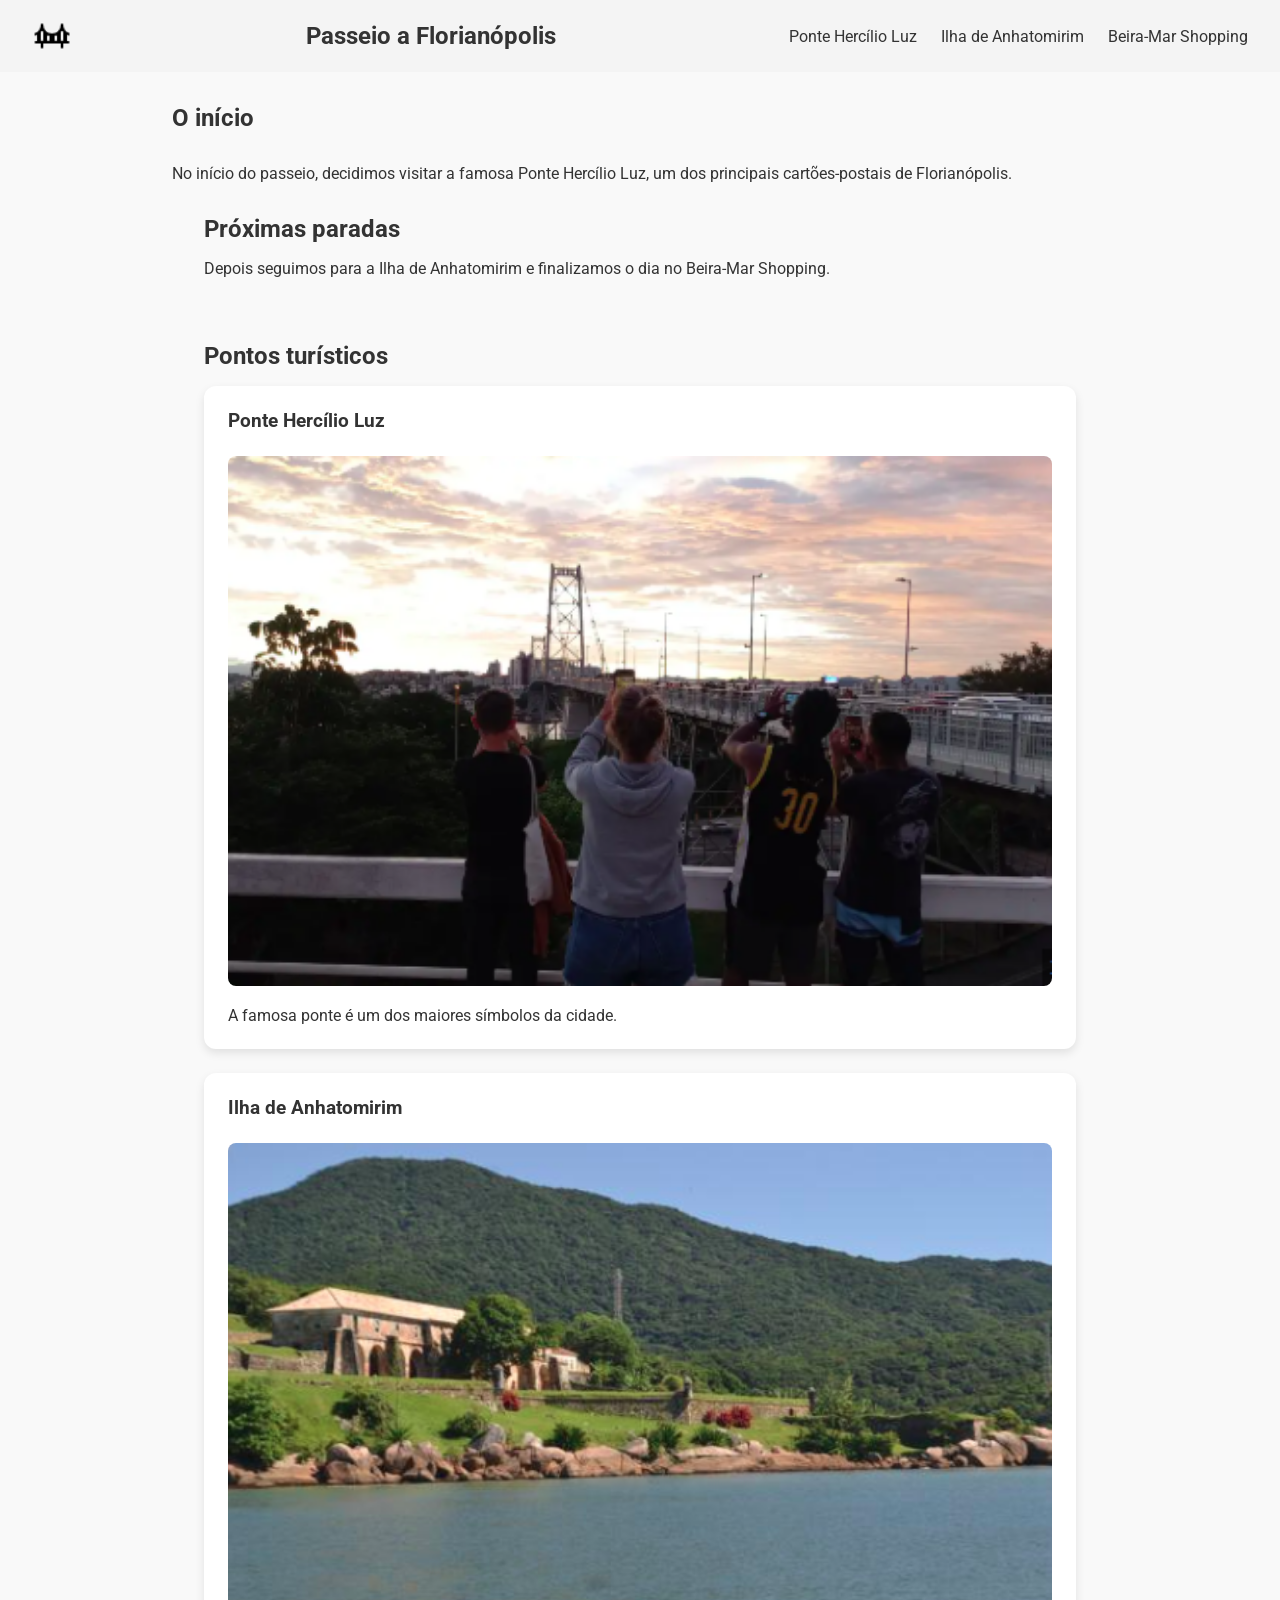
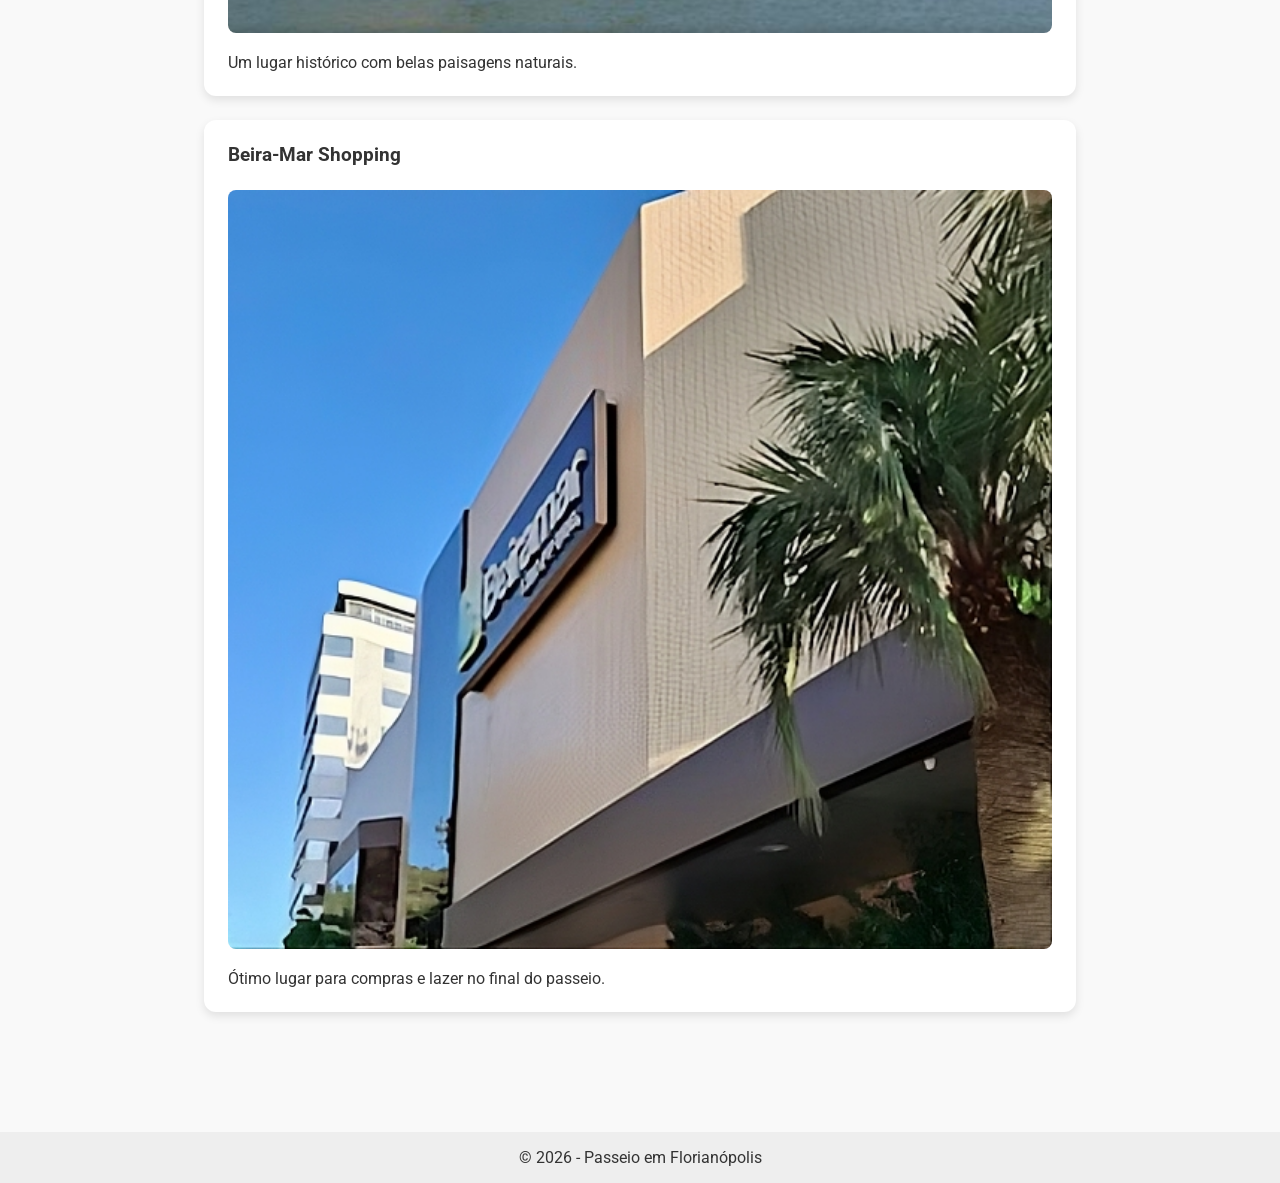
==== main.html @ a9c9cc18 "passeiofloripa" ====
<!DOCTYPE html>
<html lang="pt-BR">
<head>
    <meta charset="UTF-8">
    <meta name="viewport" content="width=device-width, initial-scale=1.0">
    <title>Passeio a Florianópolis</title>

    <link rel="stylesheet" href="style.css">

    <!-- Fonte -->
    <link href="https://fonts.googleapis.com/css2?family=Roboto:wght@300;400;700&display=swap" rel="stylesheet">
</head>
<body>

<header>
    <nav class="navegacao">
        <img src="/images/bridge-fill.png" alt="Logo ponte">

        <h1>Passeio a Florianópolis</h1>

        <ul>
            <li ><a href="#ponte">Ponte Hercílio Luz</a></li>
            <li > <a href="#ilha">Ilha de Anhatomirim</a></li>
            <li ><a href="#shopping">Beira-Mar Shopping</a></li>
        </ul>
    </nav>
</header>

<main>

    <div class="container" >
        <h2>O início</h2>

        <div class="imagens">
            <img src="https://via.placeholder.com/150" alt="">
            <img src="https://via.placeholder.com/150" alt="">
            <img src="https://via.placeholder.com/150" alt="">
            <img src="https://via.placeholder.com/150" alt="">
        </div>

        <p>
            No início do passeio, decidimos visitar a famosa Ponte Hercílio Luz,
            um dos principais cartões-postais de Florianópolis.
        </p>
    </section>

    <section class="container">
        <h2>Próximas paradas</h2>
        <p>
            Depois seguimos para a Ilha de Anhatomirim e finalizamos o dia
            no Beira-Mar Shopping.
        </p>
    </section>


   
    <section class="container">

    <h2>Pontos turísticos</h2>
     <section id="ponte">

    <div class="card">

        <h3>Ponte Hercílio Luz</h3>
        <img src="/images/Captura de tela de 2026-04-04 16-54-25.png" alt="Imagem da Ponte Hercílio Luz em Florianópolis">
        <p>
            A famosa ponte é um dos maiores símbolos da cidade.
        </p>

    </div>
    </section>

    <section id="ilha">

    <div class="card" id="ilha">

        <h3>Ilha de Anhatomirim</h3>
        <img src="/images/Captura de tela de 2026-04-04 16-41-03.png" alt="Imagem da Ilha de Anhatomirim com paisagem e mar">
        <p>
            Um lugar histórico com belas paisagens naturais.
        </p>

    </div>
    </section>

    <section id="shopping">
    <div class="card">

        <h3>Beira-Mar Shopping</h3>
        <img src="/images/upscalemedia-transformed.png" alt="Imagem do Beira-Mar Shopping em Florianópolis">
        <p>
            Ótimo lugar para compras e lazer no final do passeio.
        </p>

    </div>
    </section>

</div>


</main>

<footer>
    <p>© 2026 - Passeio em Florianópolis</p>
</footer>

</body>
</html>
---- style.css ----
* {
    margin: 0;
    padding: 0;
    box-sizing: border-box;
}

html {
    scroll-behavior: smooth;
}

body {
    font-family: "Roboto", sans-serif;
    background: #f9f9f9;
    color: #333;
}

/* HEADER */
.navegacao {
    display: flex;
    align-items: center;
    justify-content: space-between;
    padding: 1rem 2rem; 
    background: #f4f4f4;
}

/* Logo */
.navegacao img {
    width: 2.5rem; /* 40px → 2.5rem */
    transition: transform 0.3s;
}

.navegacao img:hover {
    transform: scale(1.2);
}

/* Título */
h1 {
    font-size: 1.5rem; 
}

/* Menu */
ul {
    display: flex;
    gap: 1.5rem; 
}

li {
    list-style: none;
    cursor: pointer;
    transition: transform 0.3s, color 0.3s;
}

li:hover {
    transform: scale(1.1);
    color: #0077cc;
}


li a {
    text-decoration: none;
    color: inherit;
}

li a:hover {
    color: #0077cc;
}

/* CONTEÚDO */
.container {
    padding: 2rem;
    max-width: 62.5rem; /* 1000px → 62.5rem */
    margin: auto;
}

h2 {
    margin-bottom: 1rem;
}

/* IMAGENS */
.imagens {
    display: grid;
    grid-template-columns: repeat(auto-fit, minmax(9.375rem, 1fr)); /* 150px → 9.375rem */
    gap: 1rem;
    margin-bottom: 1rem;
}

.imagens img {
    width: 100%;
    border-radius: 0.625rem; /* 10px → 0.625rem */
    transition: transform 0.3s;
}

.imagens img:hover {
    transform: scale(1.05);
}

/* FOOTER */
footer {
    text-align: center;
    padding: 1rem;
    background: #eee;
    margin-top: 2rem;
}

.card {
    background: white;
    padding: 1.5rem;
    margin-bottom: 1.5rem;
    border-radius: 0.75rem;
    box-shadow: 0 0.25rem 0.625rem rgba(0,0,0,0.1);
    transition: transform 0.3s;
}

.card:hover {
    transform: translateY(-0.3rem);
}

.card img {
    width: 100%;
    border-radius: 0.5rem;
    margin: 1rem 0;
}

.card h3 {
    margin-bottom: 0.5rem;
}
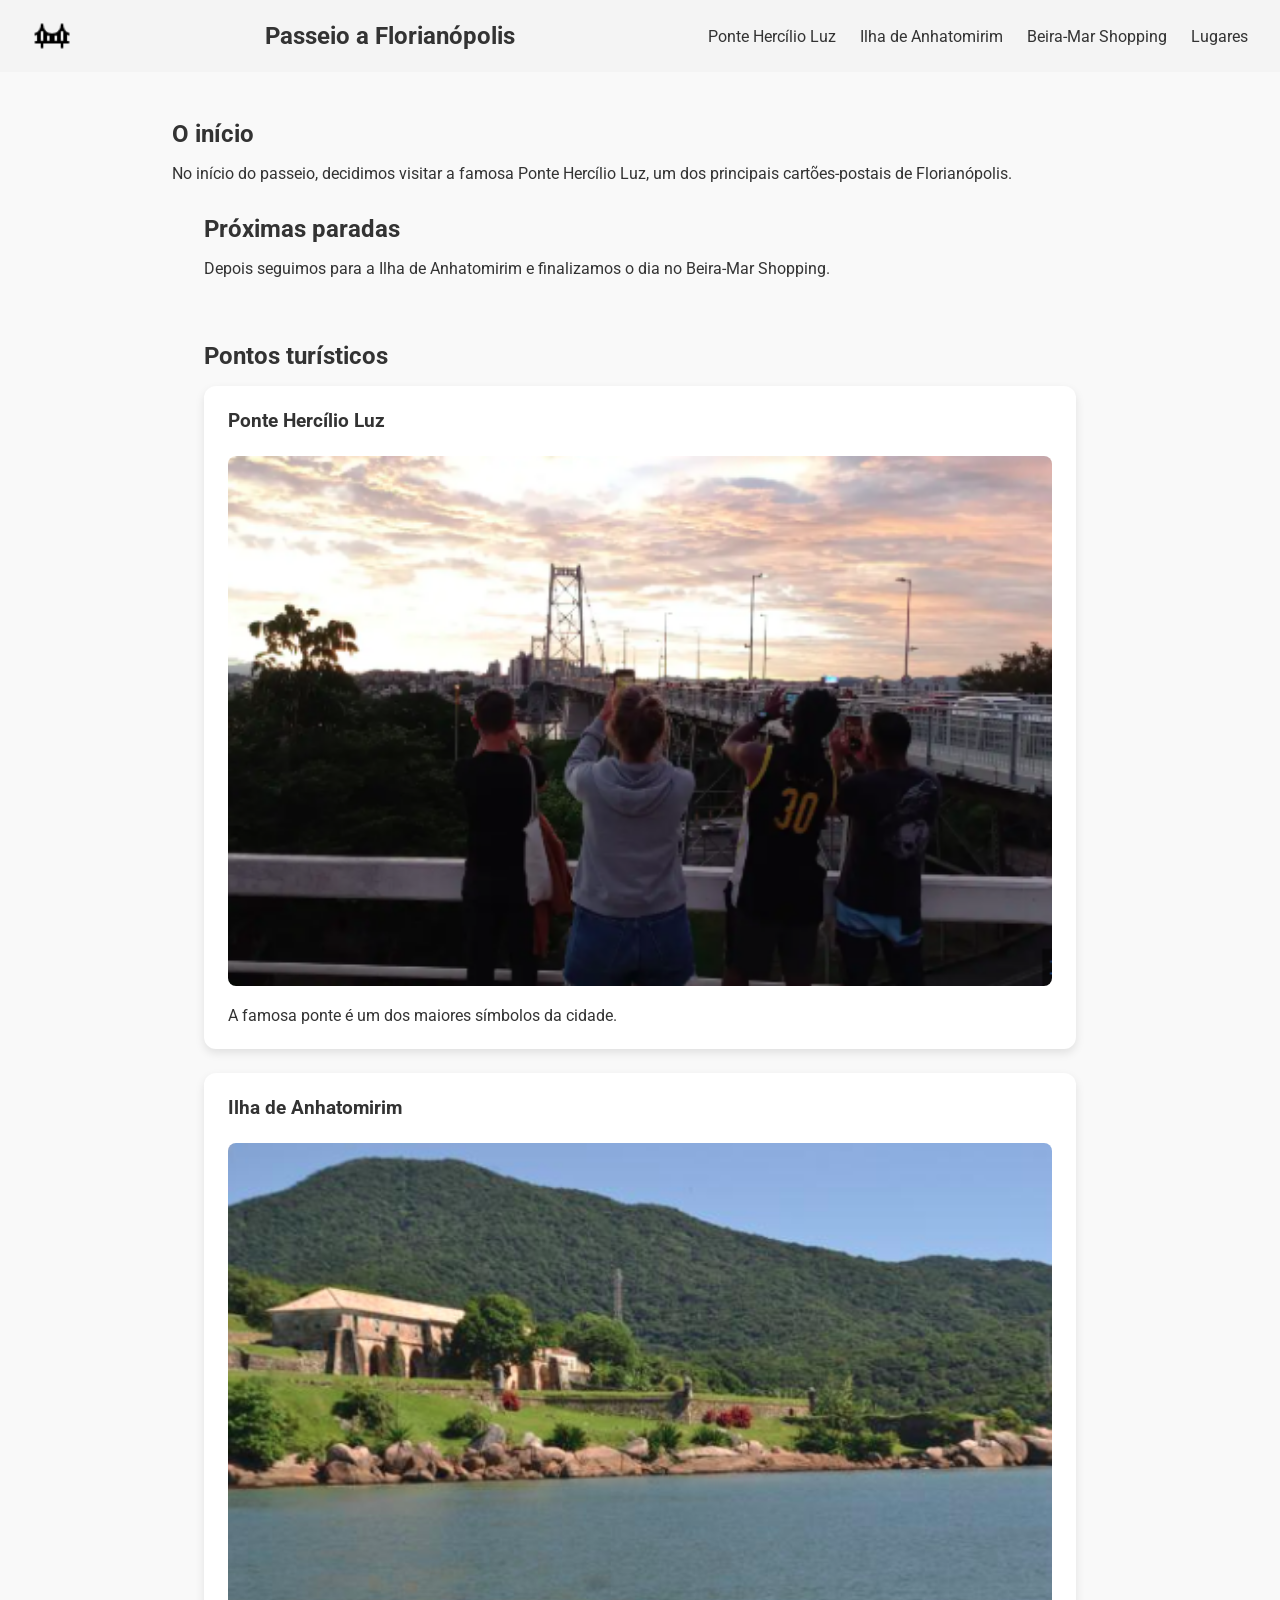
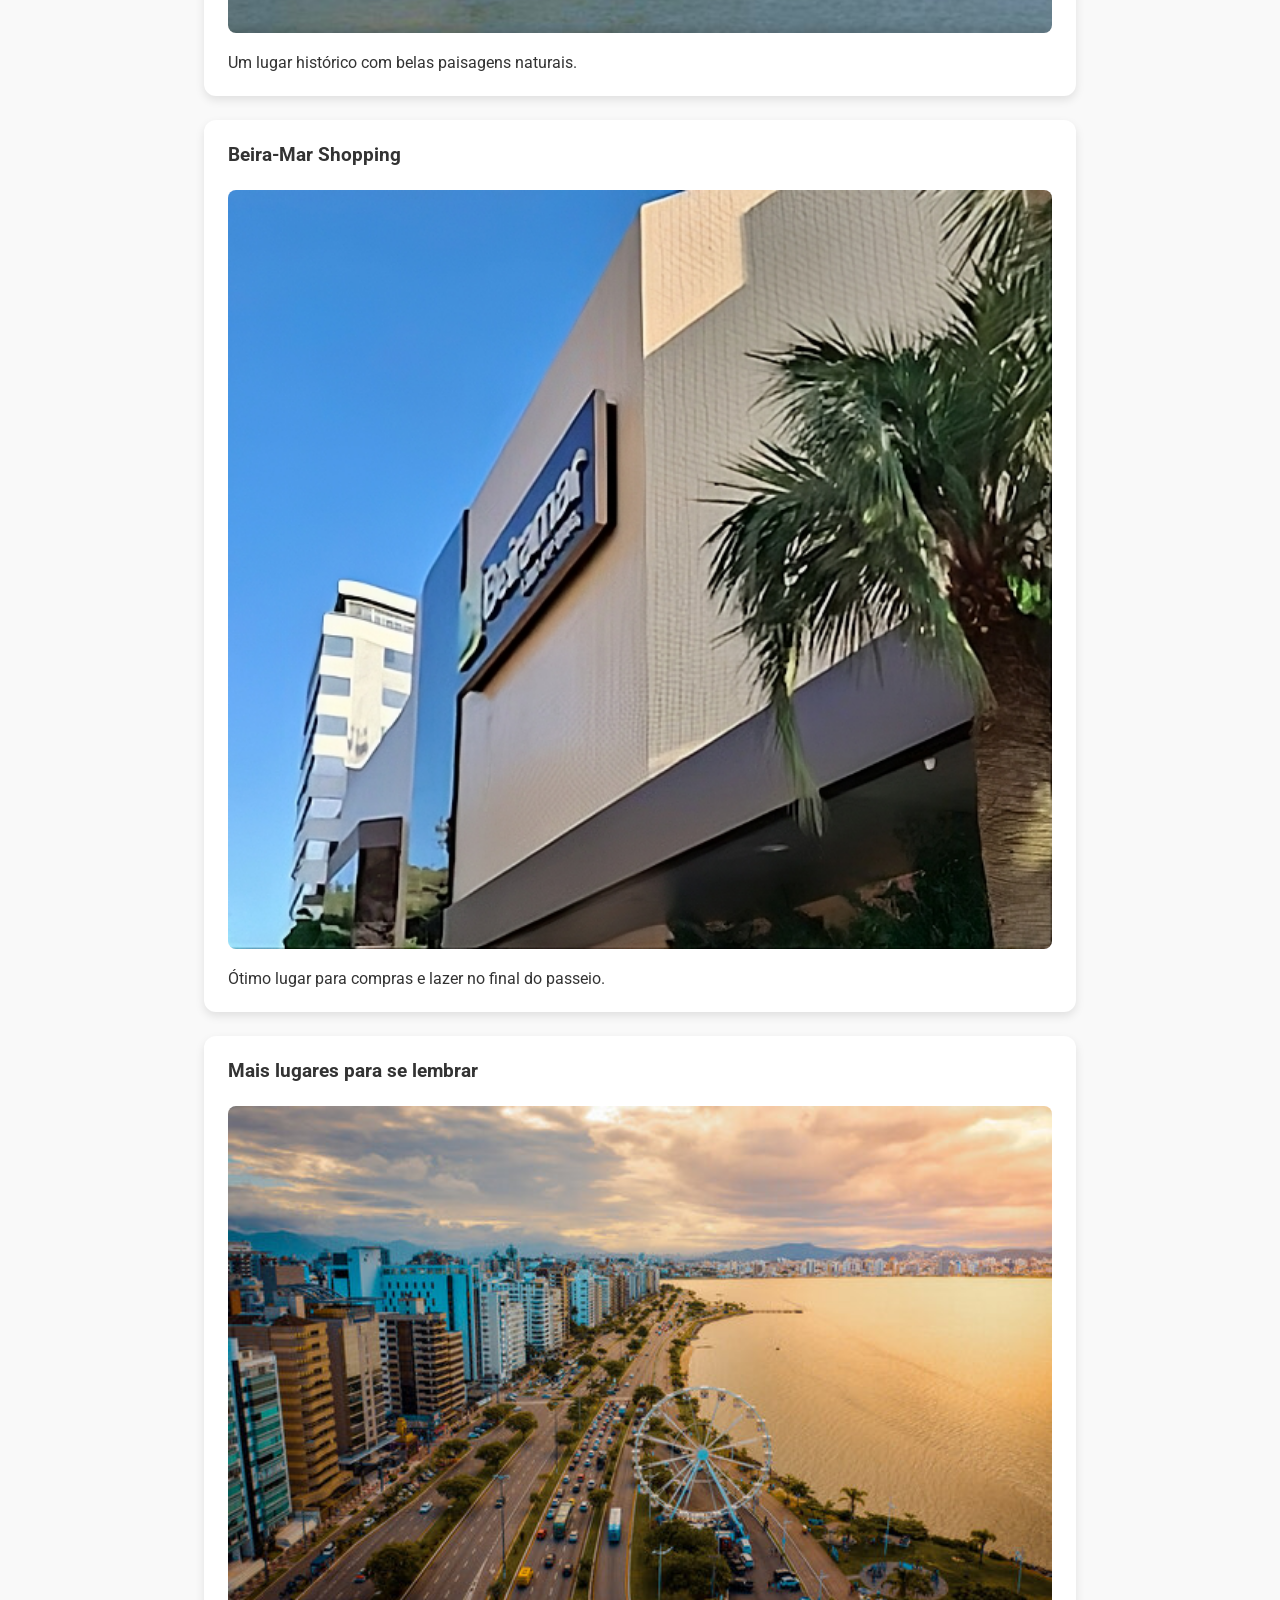
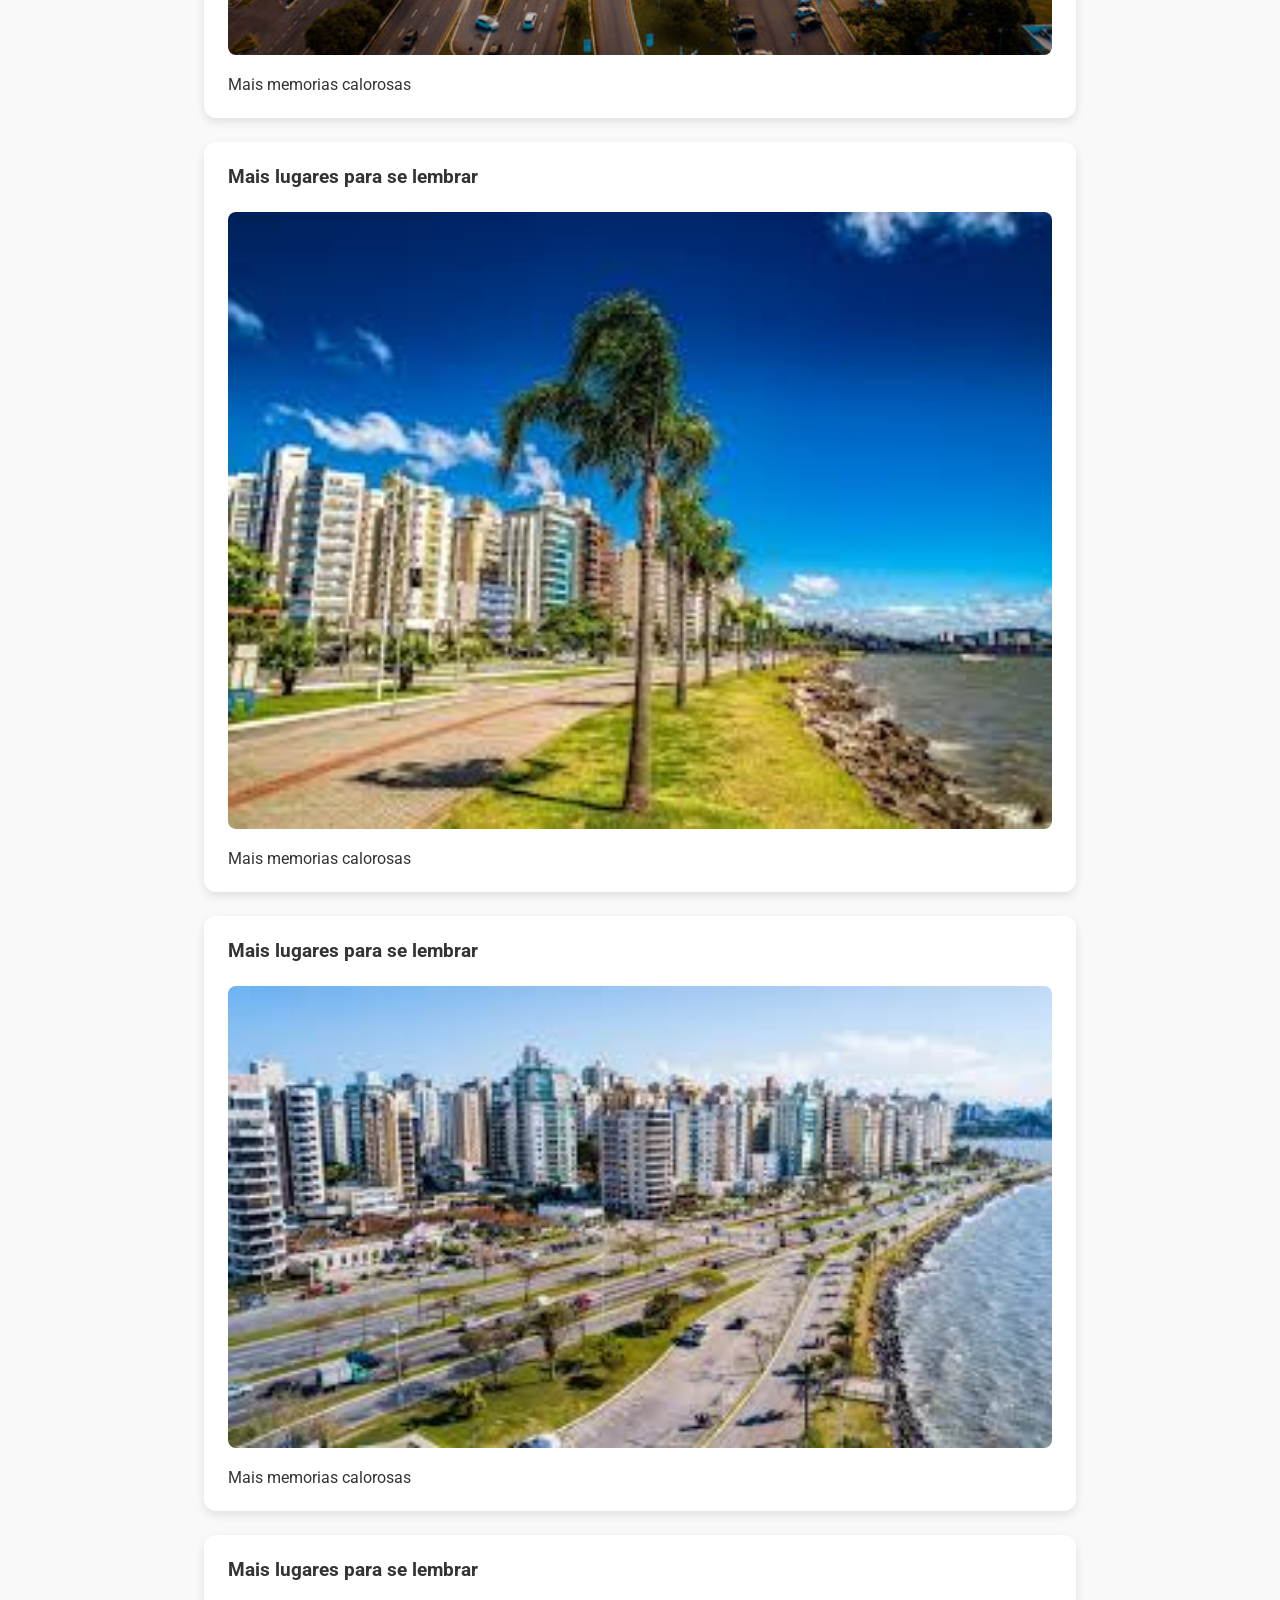
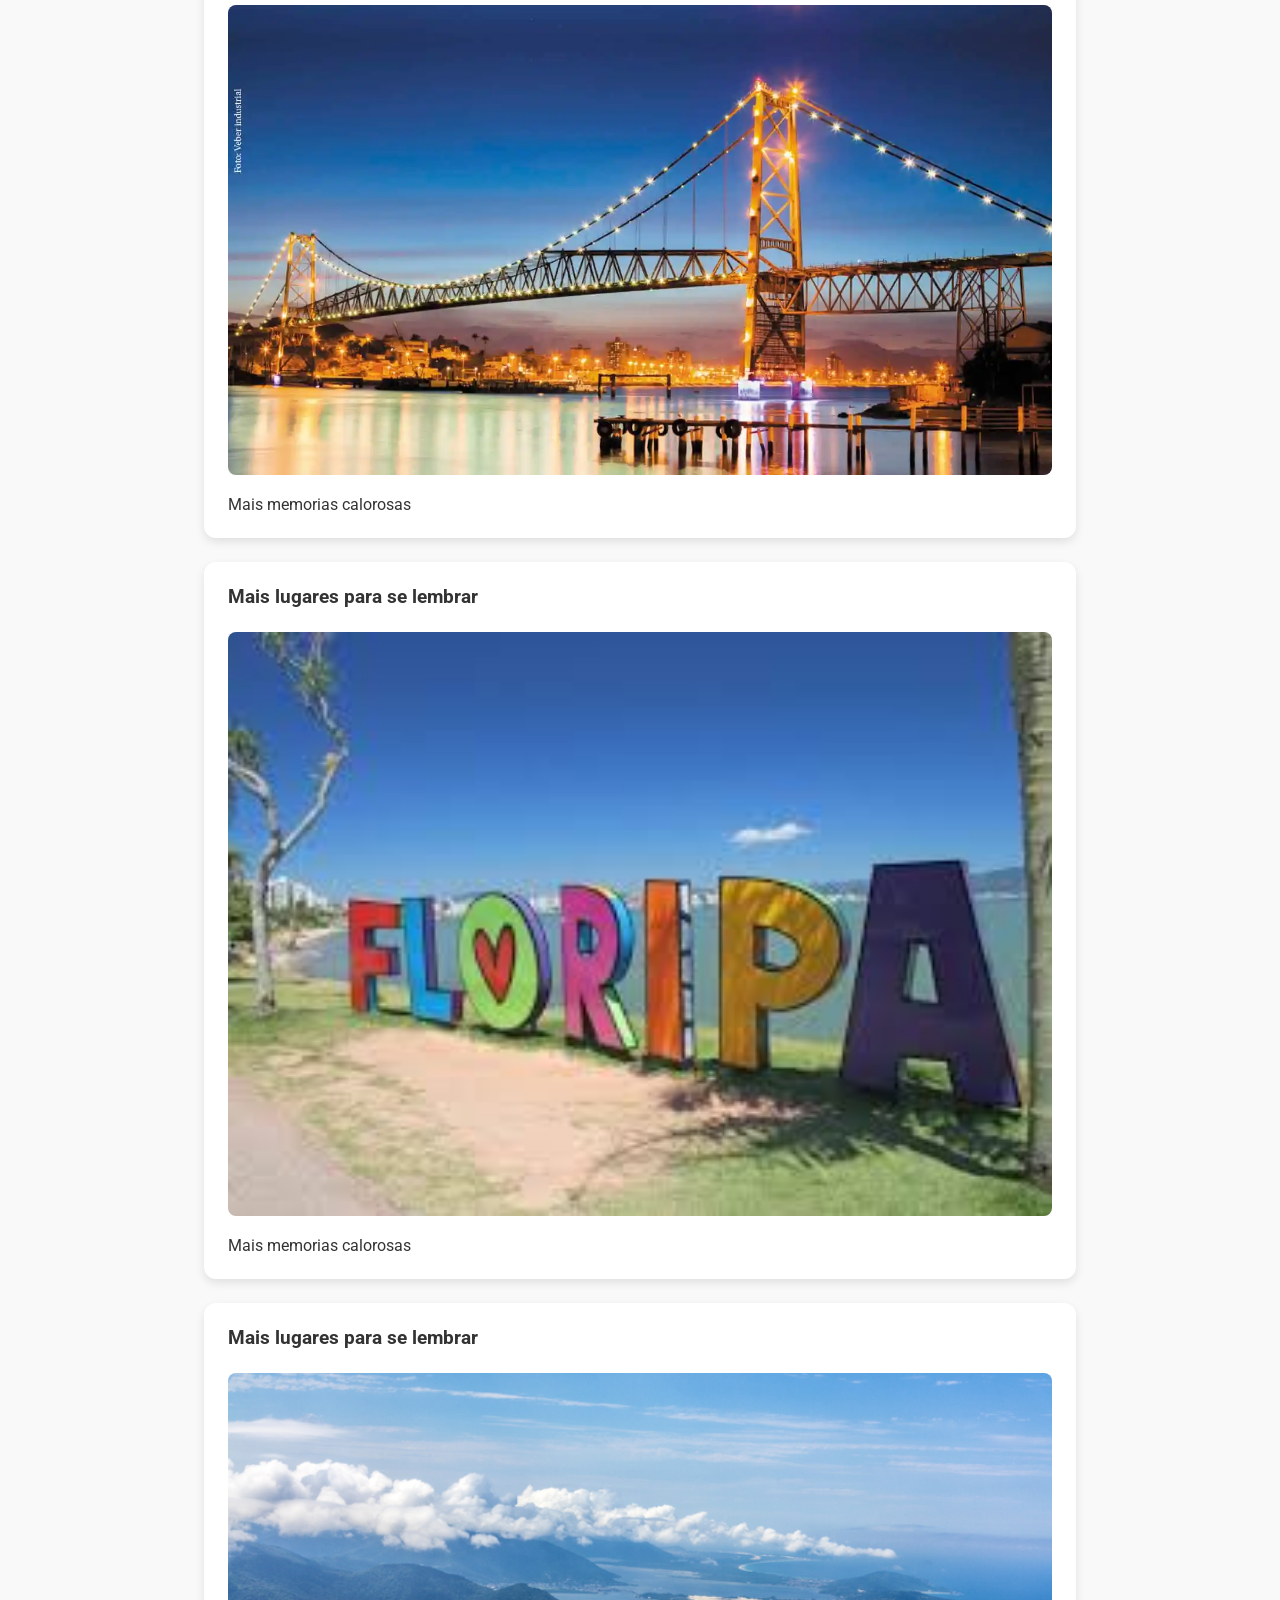
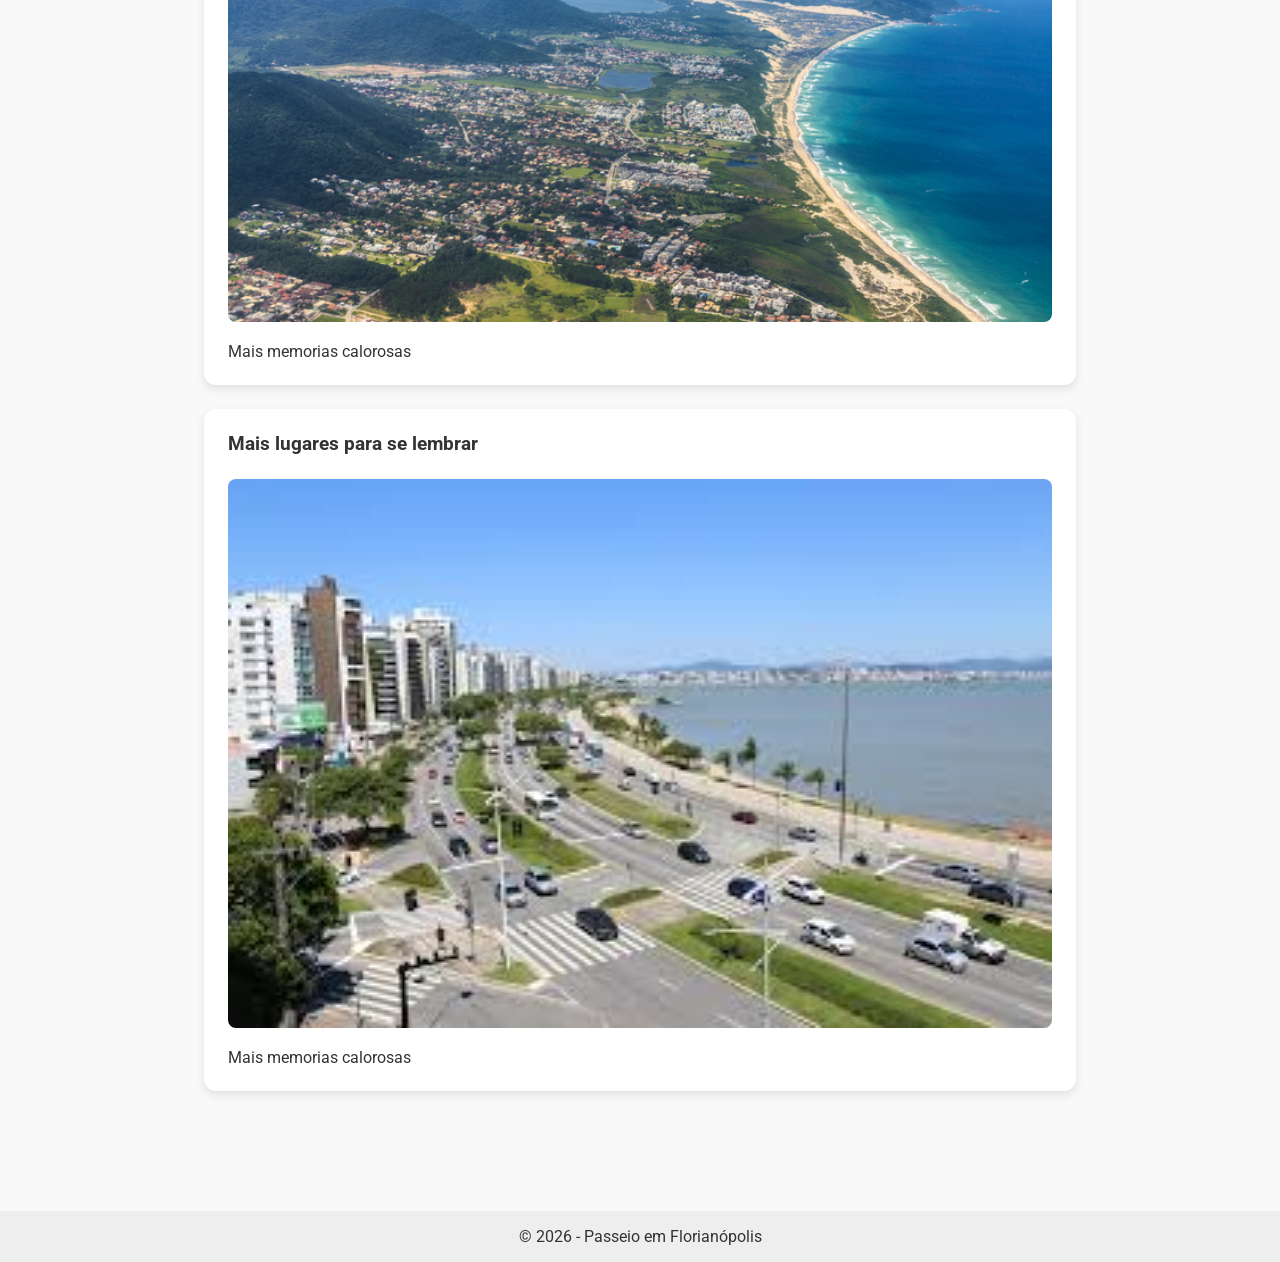
==== commit 1a14f855: "teste" ====
--- a/main.html
+++ b/main.html
@@ -22,21 +22,24 @@
             <li ><a href="#ponte">Ponte Hercílio Luz</a></li>
             <li > <a href="#ilha">Ilha de Anhatomirim</a></li>
             <li ><a href="#shopping">Beira-Mar Shopping</a></li>
+            <li ><a href="#lugares">Lugares</a></li>
         </ul>
     </nav>
 </header>
 
 <main>
 
-    <div class="container" >
-        <h2>O início</h2>
-
-        <div class="imagens">
+    <div class="imagens">
             <img src="https://via.placeholder.com/150" alt="">
             <img src="https://via.placeholder.com/150" alt="">
             <img src="https://via.placeholder.com/150" alt="">
             <img src="https://via.placeholder.com/150" alt="">
         </div>
+
+    <div class="container" >
+        <h2>O início</h2>
+
+        
 
         <p>
             No início do passeio, decidimos visitar a famosa Ponte Hercílio Luz,
@@ -95,6 +98,80 @@
     </div>
     </section>
 
+
+    <section id="lugares">
+    <div class="card">
+
+        <h3>Mais lugares para se lembrar</h3>
+        <img src="/images/360_F_431018518_XqAYhlWUCFAPh9NErkcVRvnDZKzIqKcE.jpg" alt="lugares a mais ">
+        <p>
+            Mais memorias calorosas
+        </p>
+
+    </div>
+
+
+    <div class="card">
+
+        <h3>Mais lugares para se lembrar</h3>
+        <img src="/images/imag.jpeg" alt="lugares a mais ">
+        <p>
+            Mais memorias calorosas
+        </p>
+
+    </div>
+
+    <div class="card">
+
+        <h3>Mais lugares para se lembrar</h3>
+        <img src="/images/floripaa.jpeg" alt="lugares a mais ">
+        <p>
+            Mais memorias calorosas
+        </p>
+
+    </div>
+
+    <div class="card">
+
+        <h3>Mais lugares para se lembrar</h3>
+        <img src="/images/floripa-conheca-mais-do-nosso-destino-de-viagem-de-formatura-capa-1-1.png" alt="lugares a mais ">
+        <p>
+            Mais memorias calorosas
+        </p>
+
+    </div>
+
+    <div class="card">
+
+        <h3>Mais lugares para se lembrar</h3>
+        <img src="/images/images.jpeg" alt="lugares a mais ">
+        <p>
+            Mais memorias calorosas
+        </p>
+
+    </div>
+
+    <div class="card">
+
+        <h3>Mais lugares para se lembrar</h3>
+        <img src="/images/conhecafloripa.jpg" alt="lugares a mais ">
+        <p>
+            Mais memorias calorosas
+        </p>
+
+    </div>
+
+    <div class="card">
+
+        <h3>Mais lugares para se lembrar</h3>
+        <img src="/images/aaa.jpeg" alt="lugares a mais ">
+        <p>
+            Mais memorias calorosas
+        </p>
+
+    </div>
+    </section>
+
 </div>
 
 
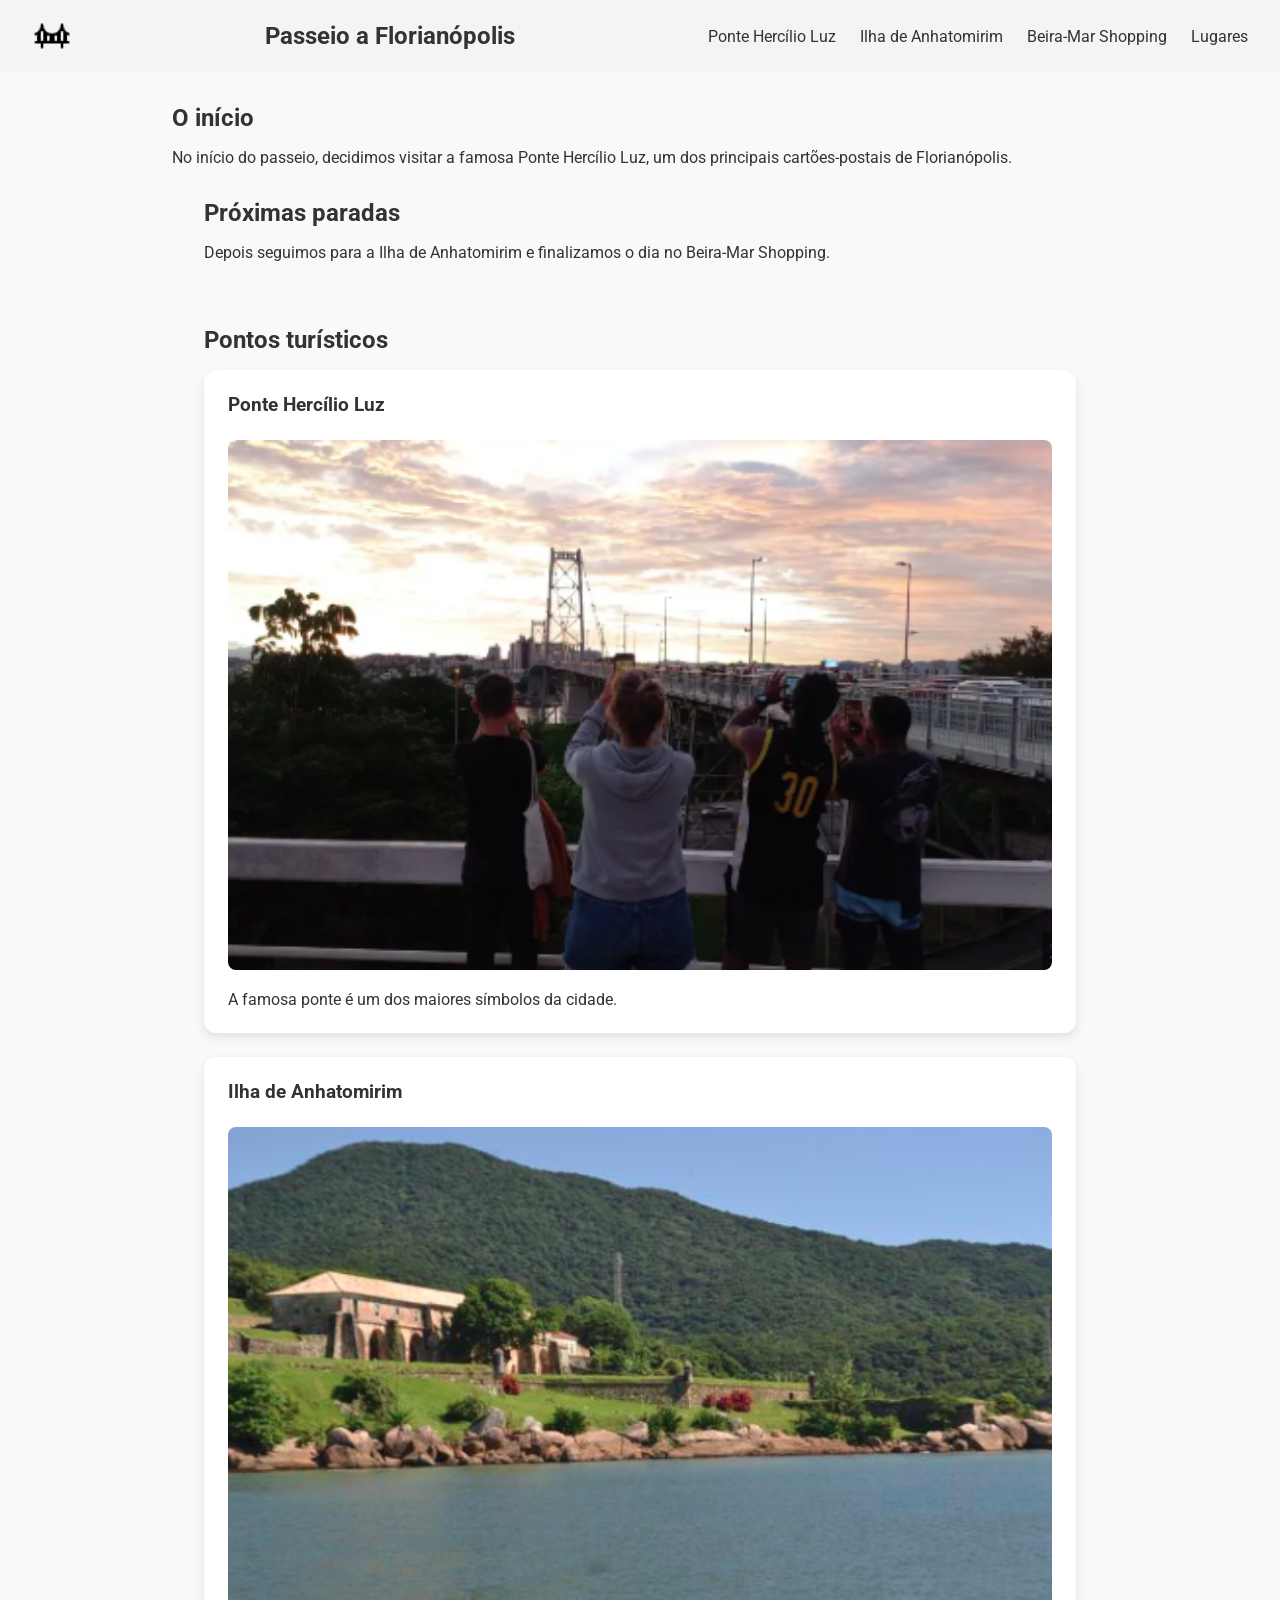
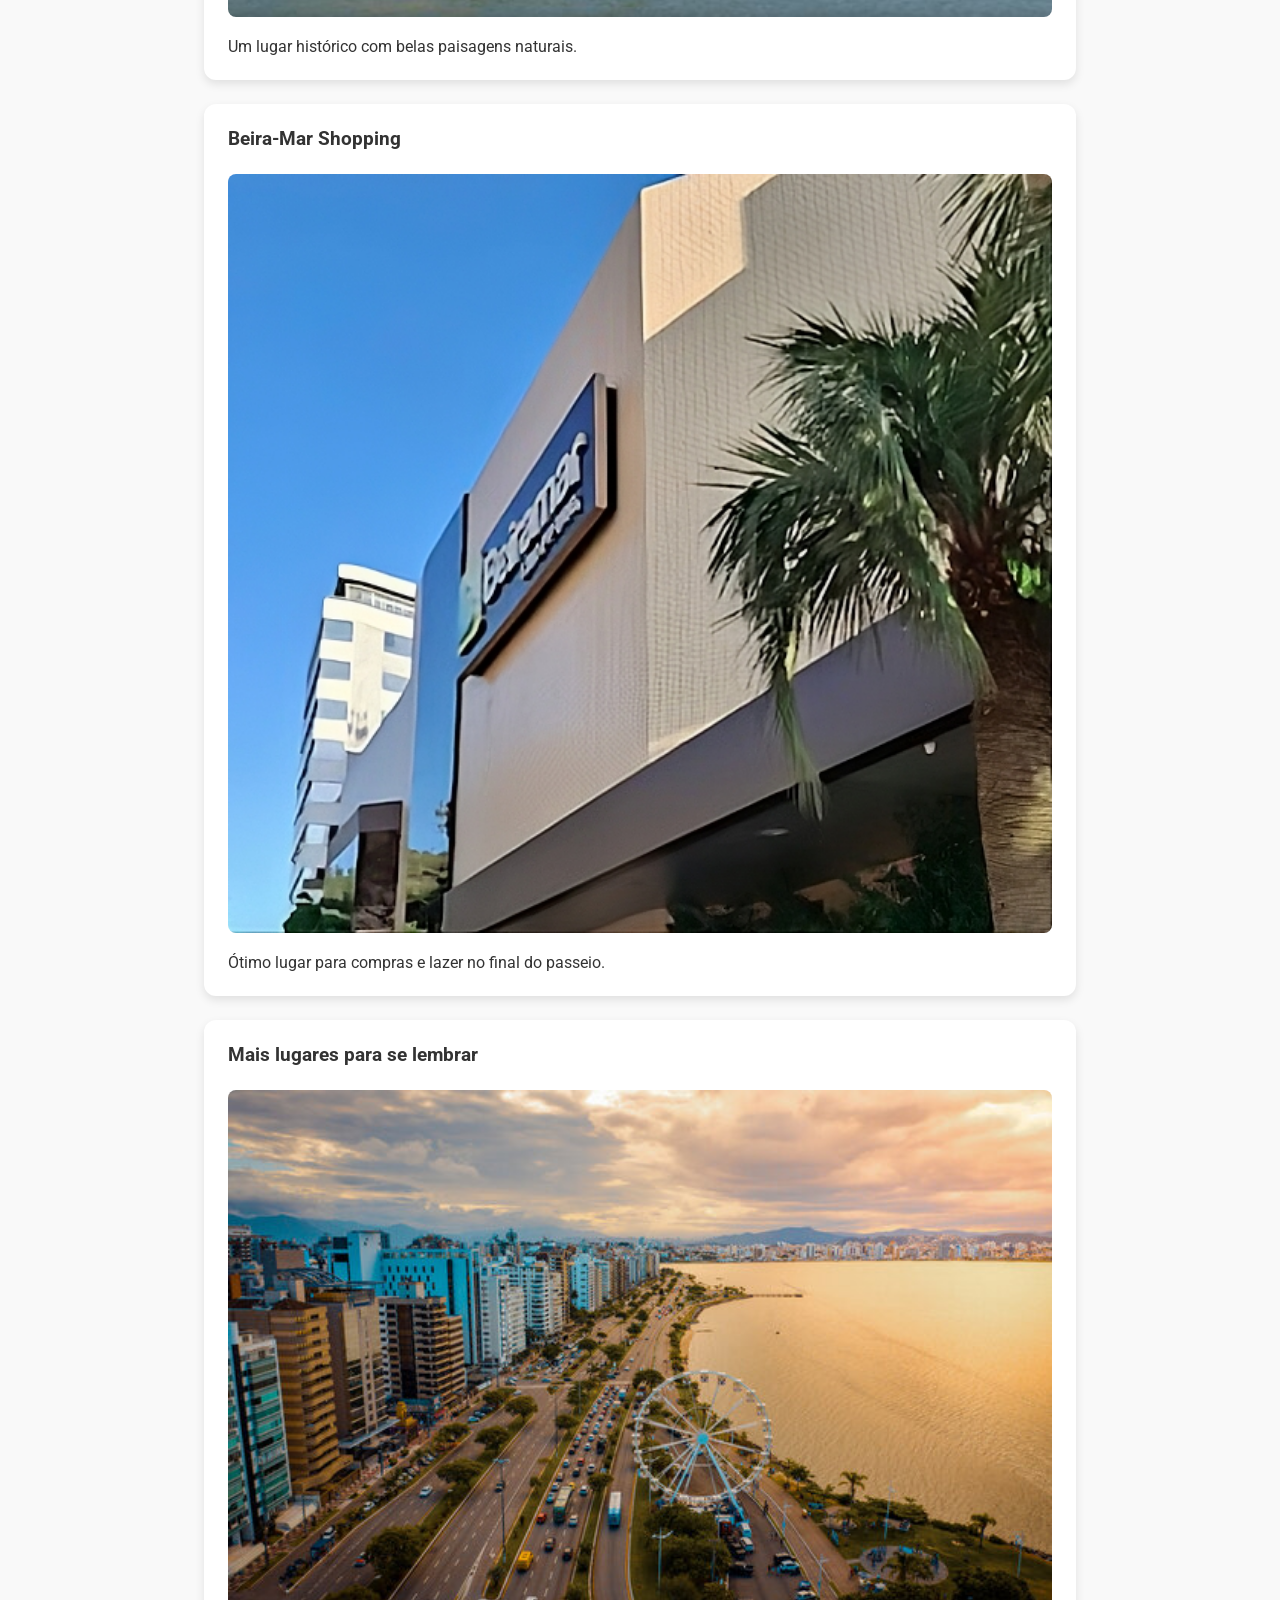
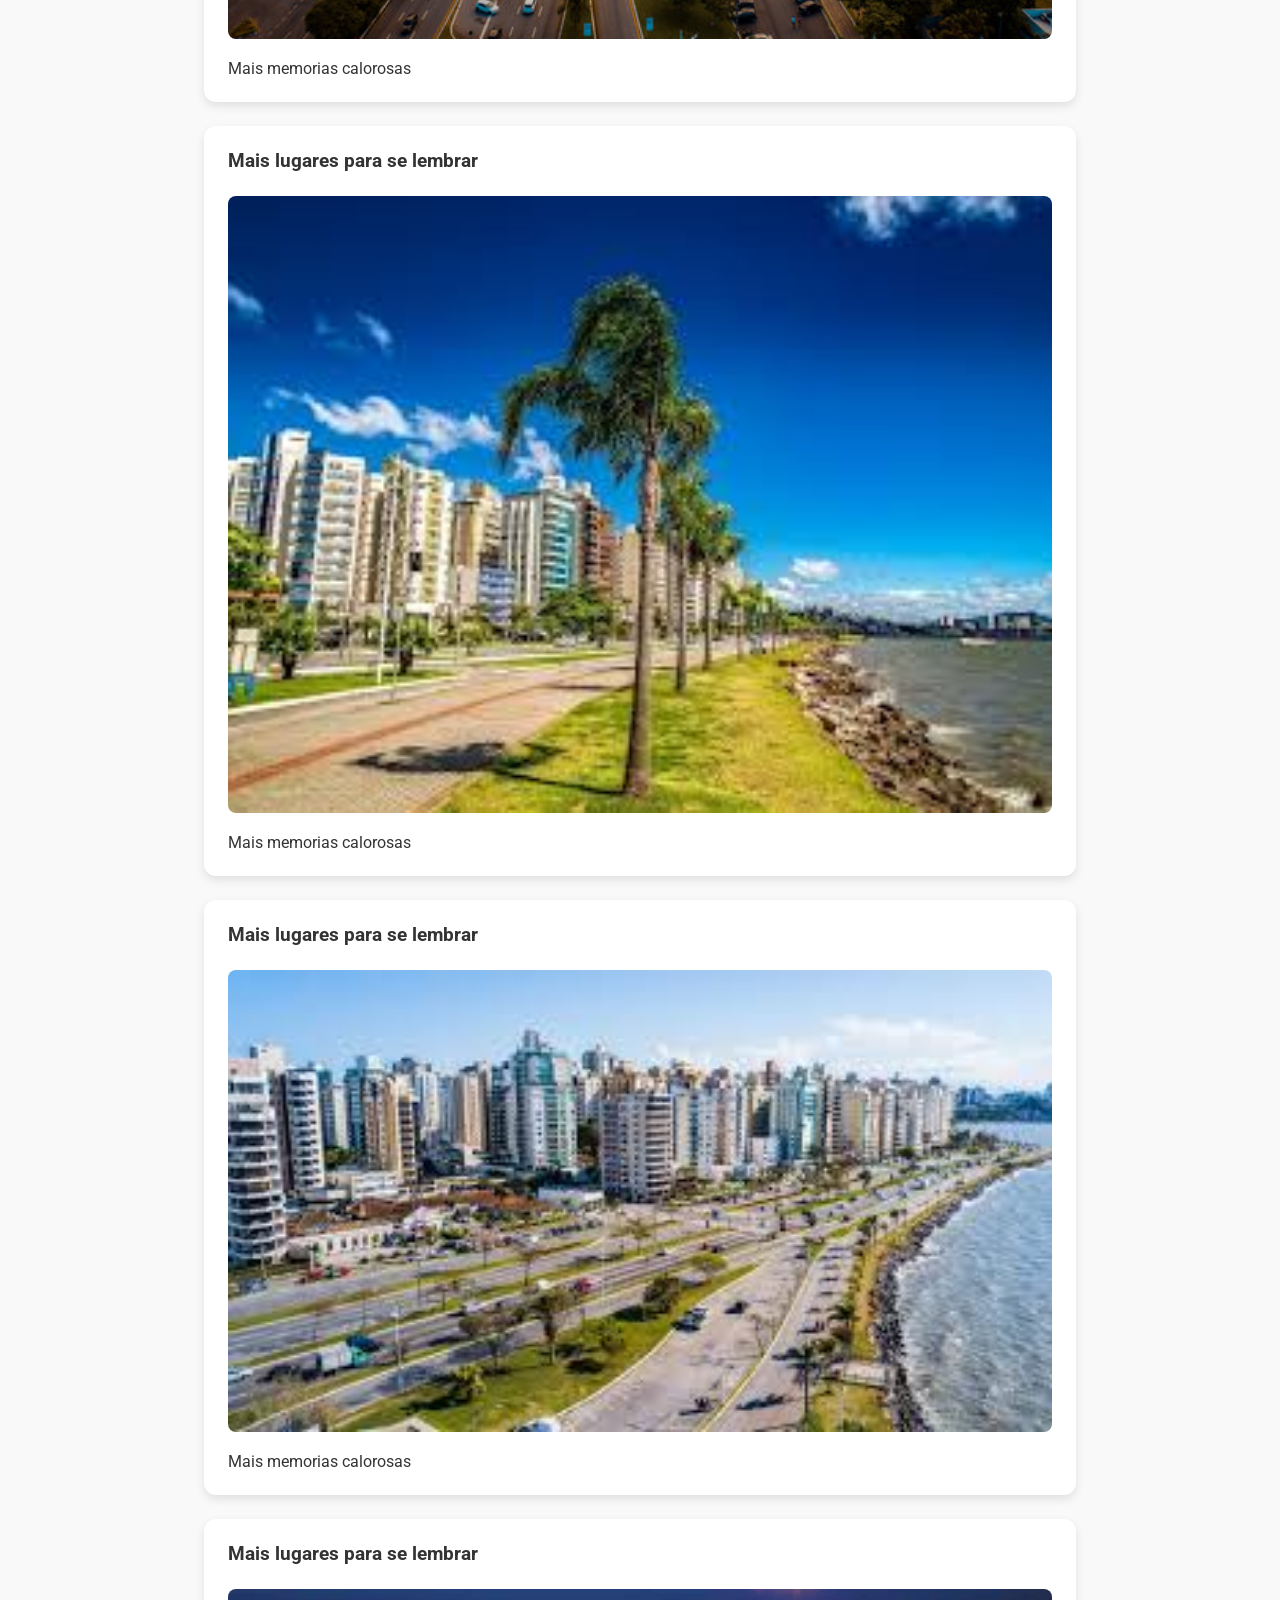
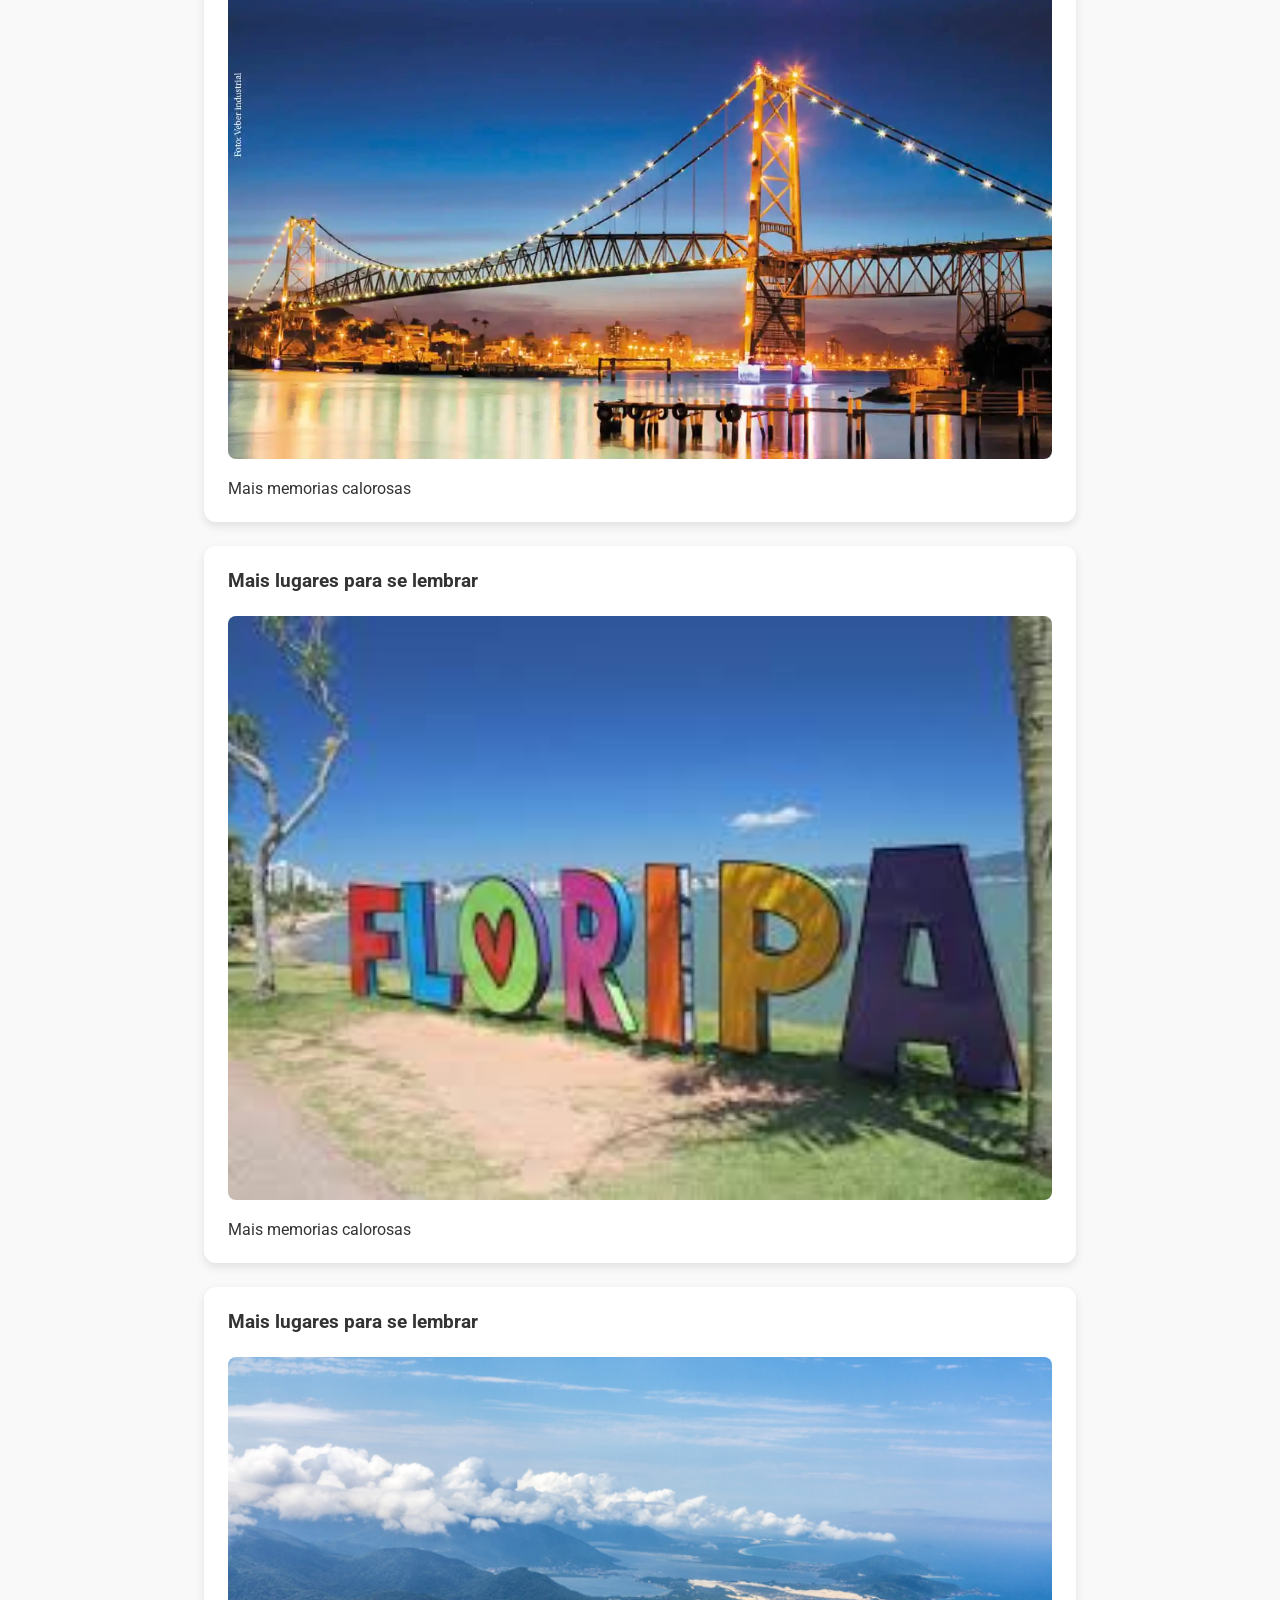
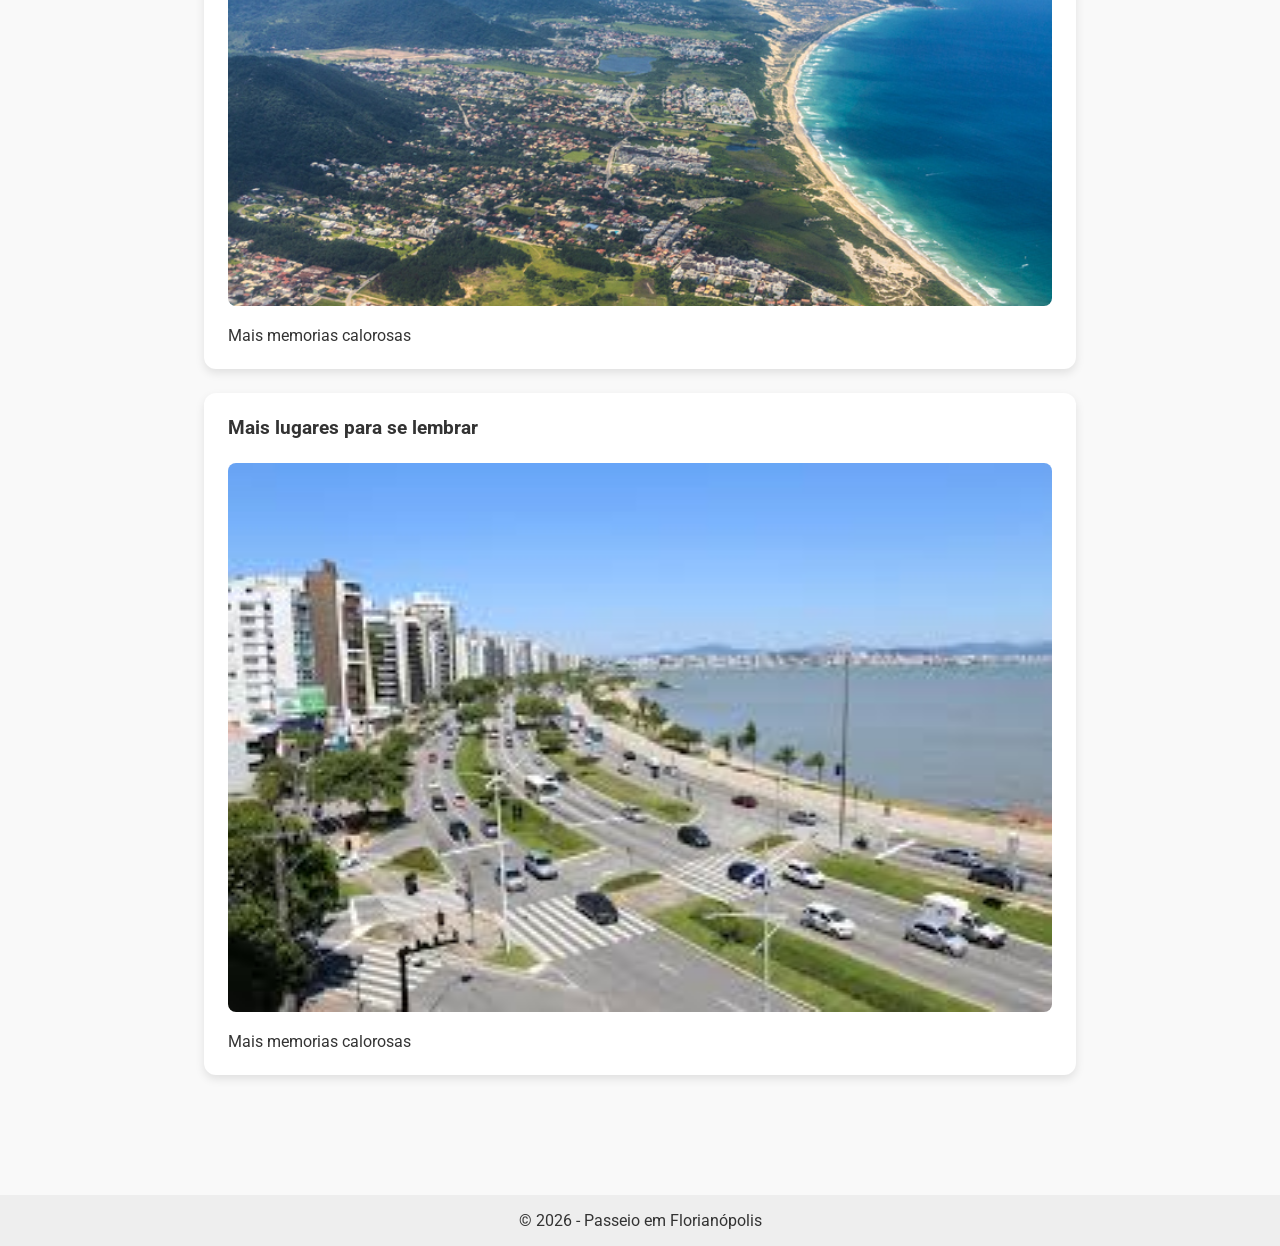
==== commit f9d7b743: "teste 2" ====
--- a/main.html
+++ b/main.html
@@ -29,15 +29,10 @@
 
 <main>
 
-    <div class="imagens">
-            <img src="https://via.placeholder.com/150" alt="">
-            <img src="https://via.placeholder.com/150" alt="">
-            <img src="https://via.placeholder.com/150" alt="">
-            <img src="https://via.placeholder.com/150" alt="">
-        </div>
-
+    
     <div class="container" >
-        <h2>O início</h2>
+        
+         <h2>O início</h2>
 
         
 
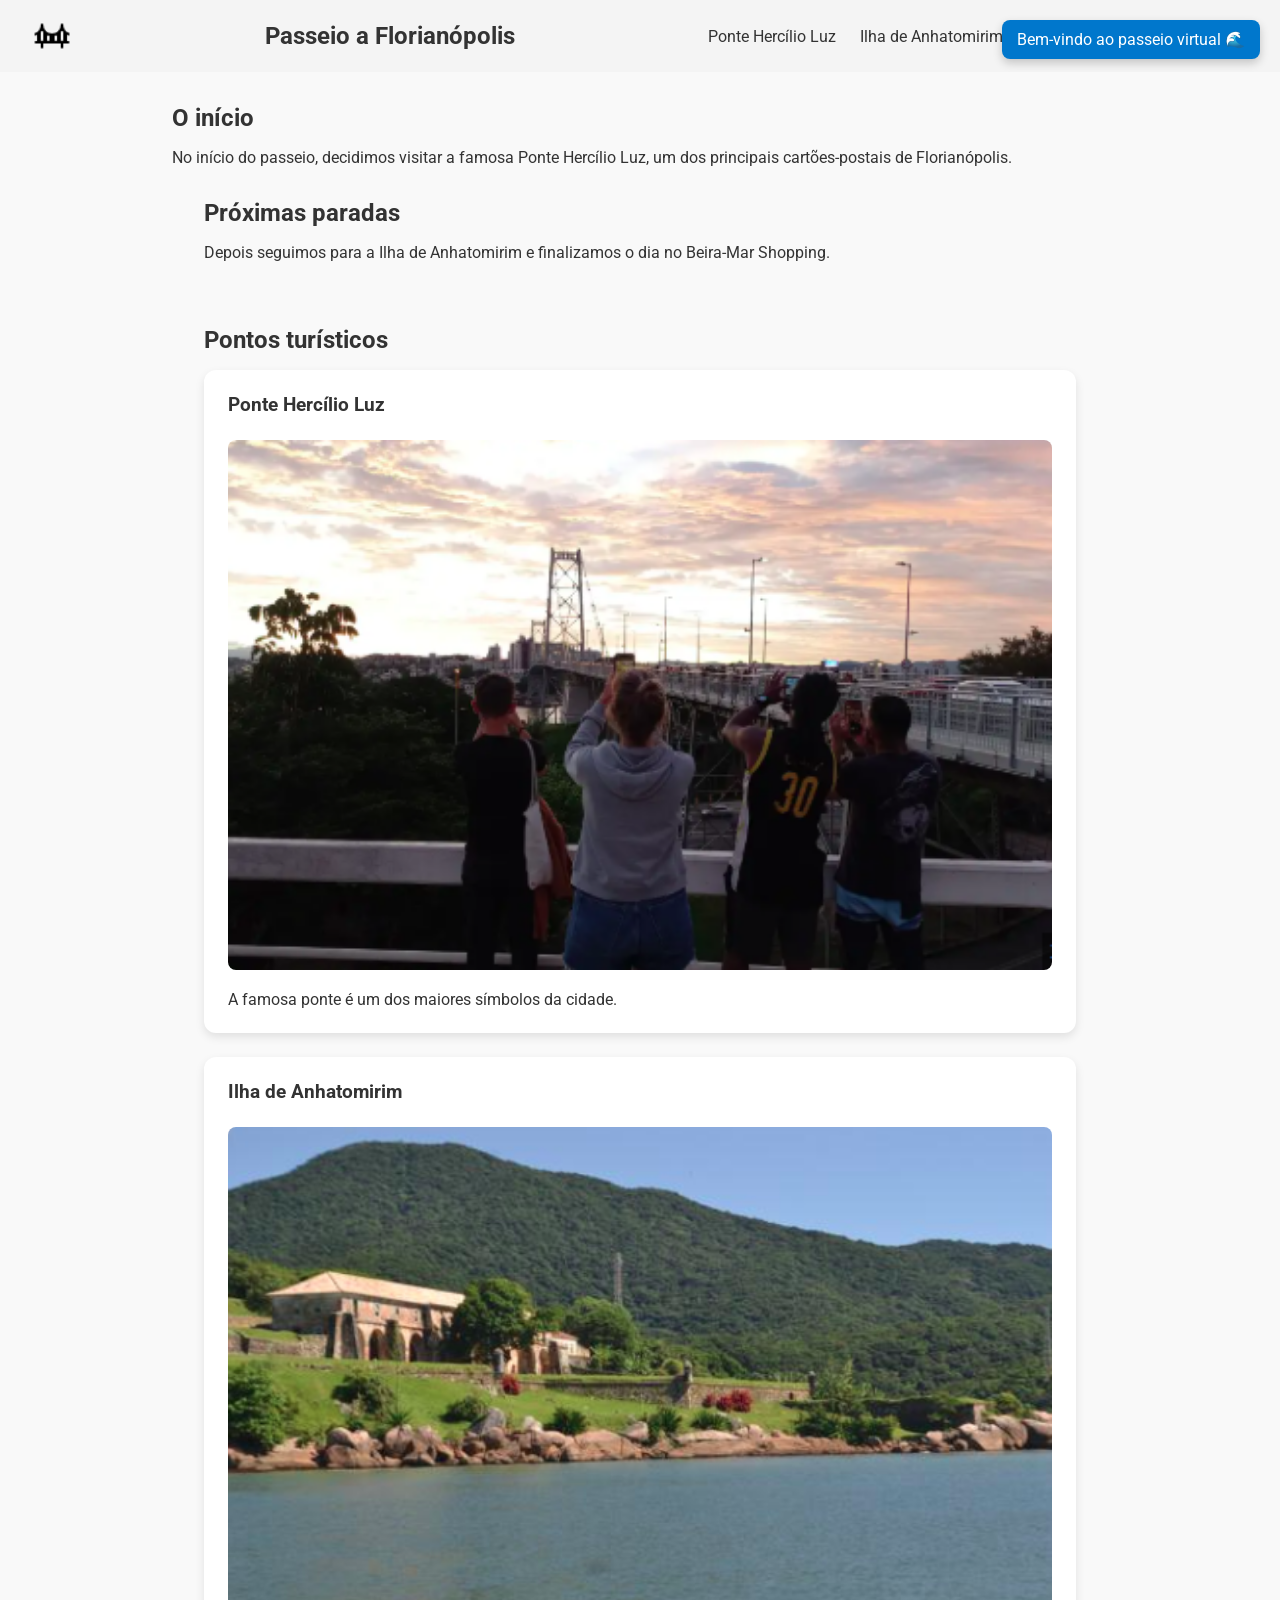
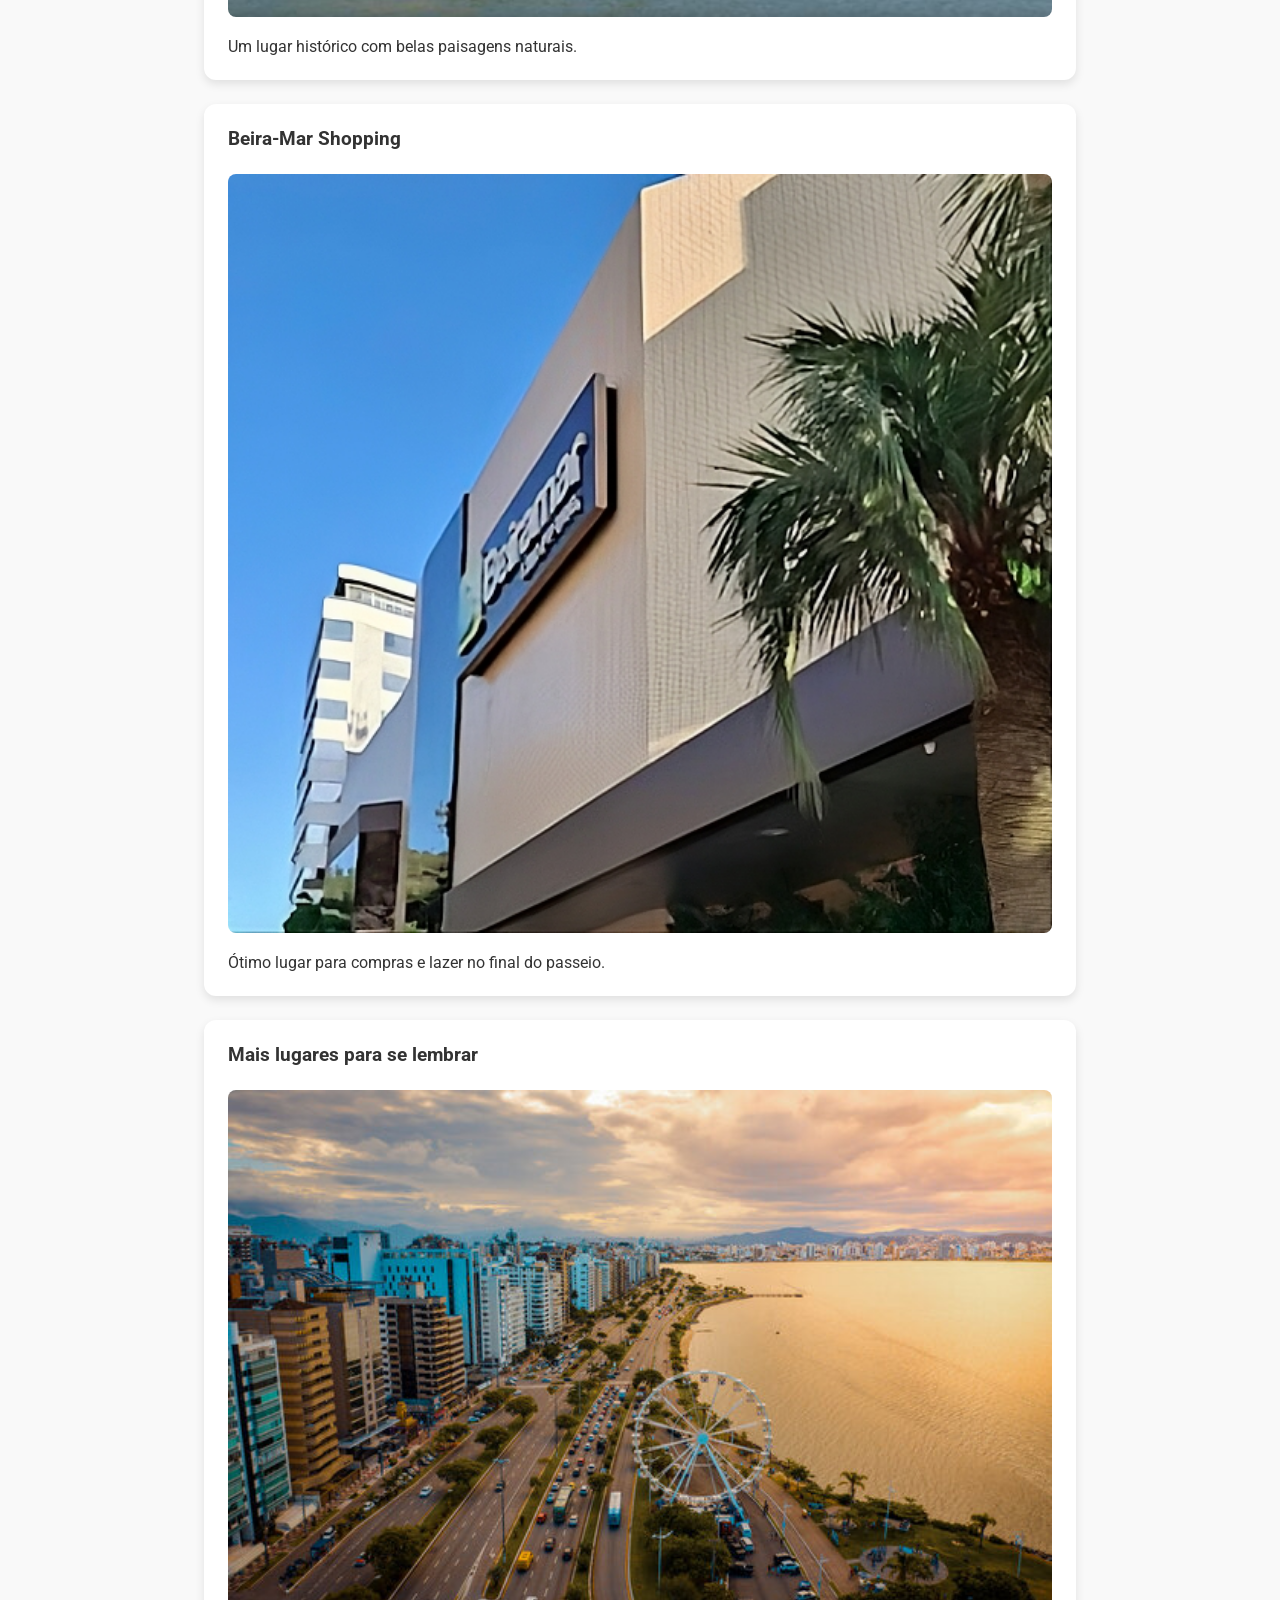
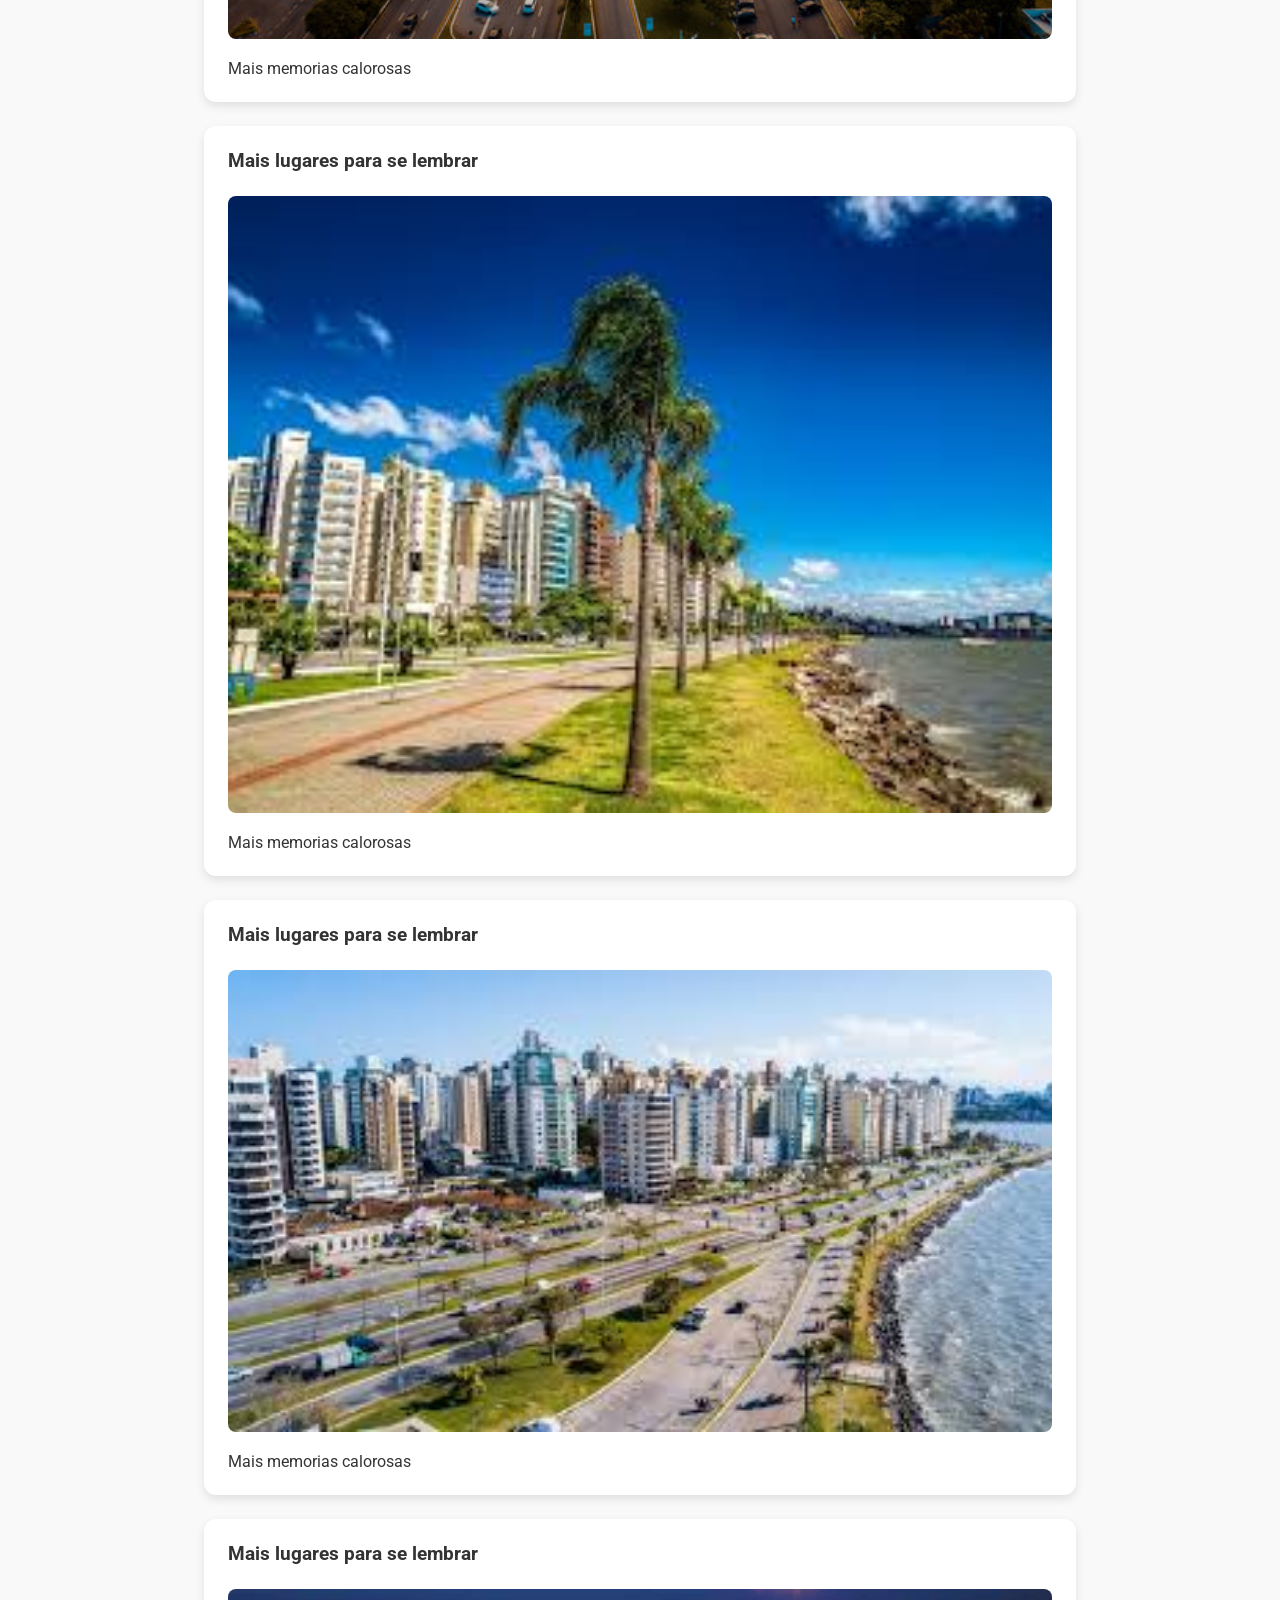
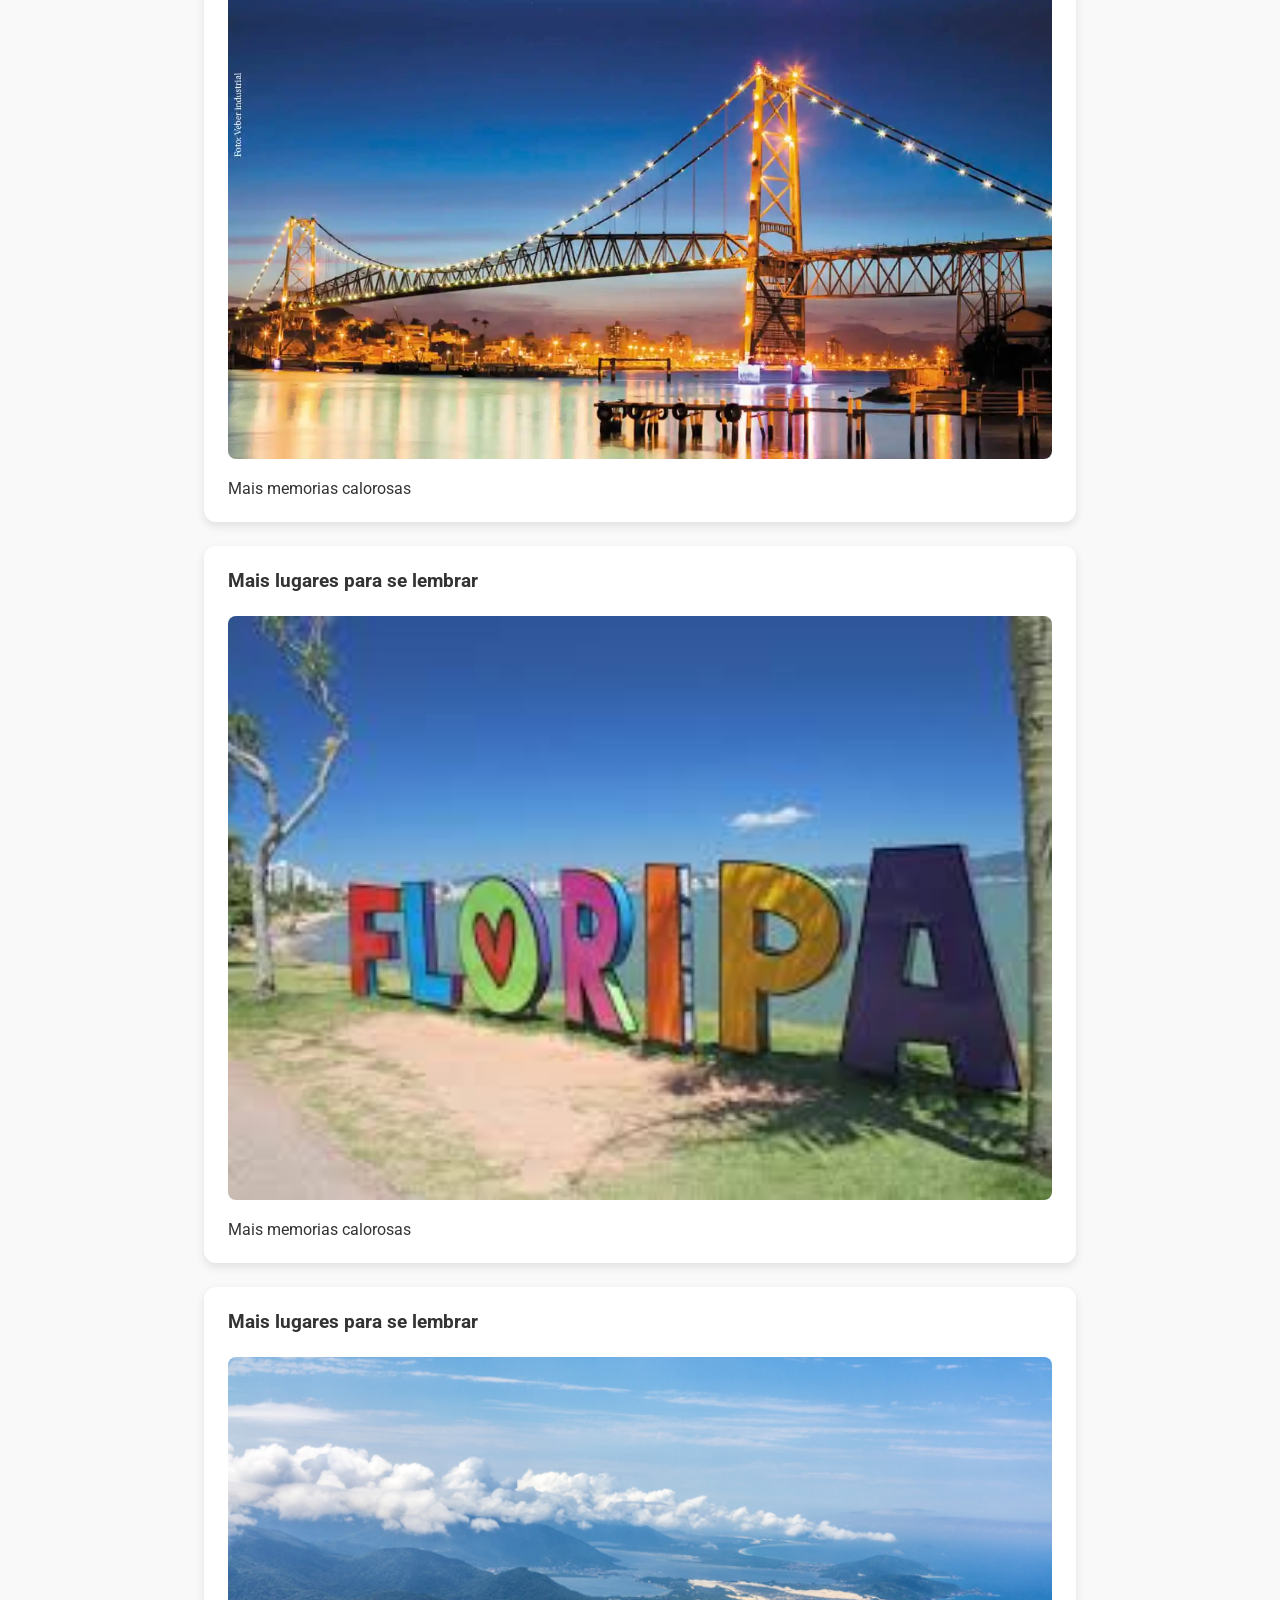
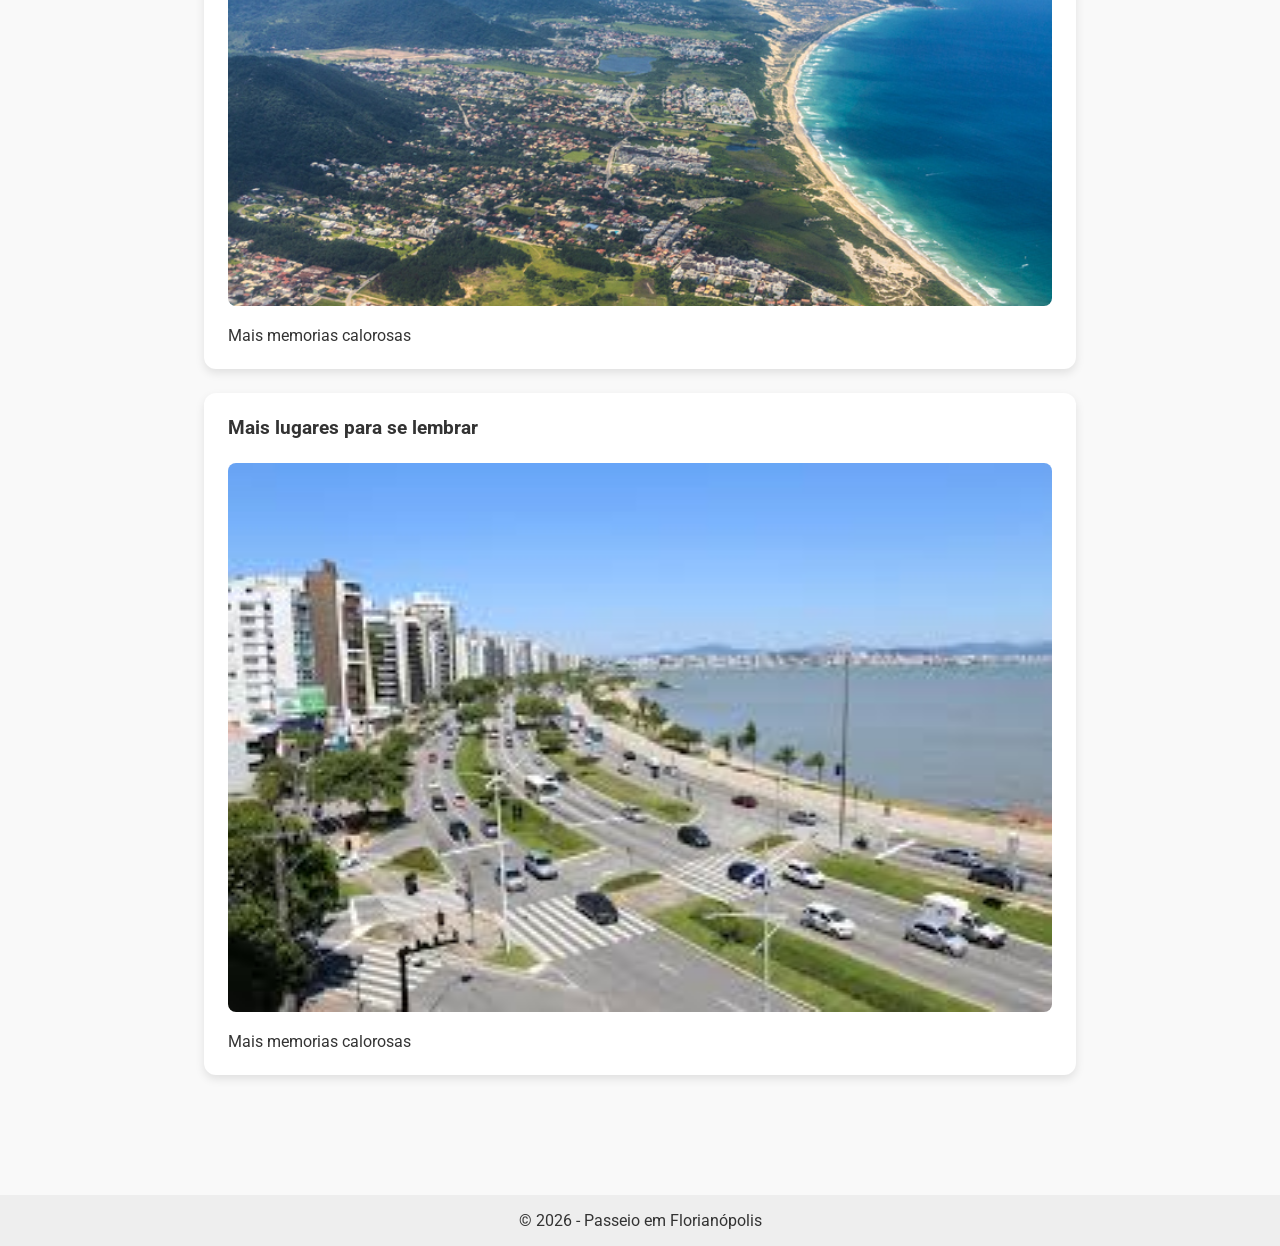
==== commit 3c5220e4: "atualizaçoẽs" ====
--- a/main.html
+++ b/main.html
@@ -6,6 +6,7 @@
     <title>Passeio a Florianópolis</title>
 
     <link rel="stylesheet" href="style.css">
+    <script src="script.js"></script>
 
     <!-- Fonte -->
     <link href="https://fonts.googleapis.com/css2?family=Roboto:wght@300;400;700&display=swap" rel="stylesheet">
@@ -170,6 +171,7 @@
 </div>
 
 
+
 </main>
 
 <footer>
--- a/style.css
+++ b/style.css
@@ -123,4 +123,5 @@
 
 .card h3 {
     margin-bottom: 0.5rem;
-}+}
+
